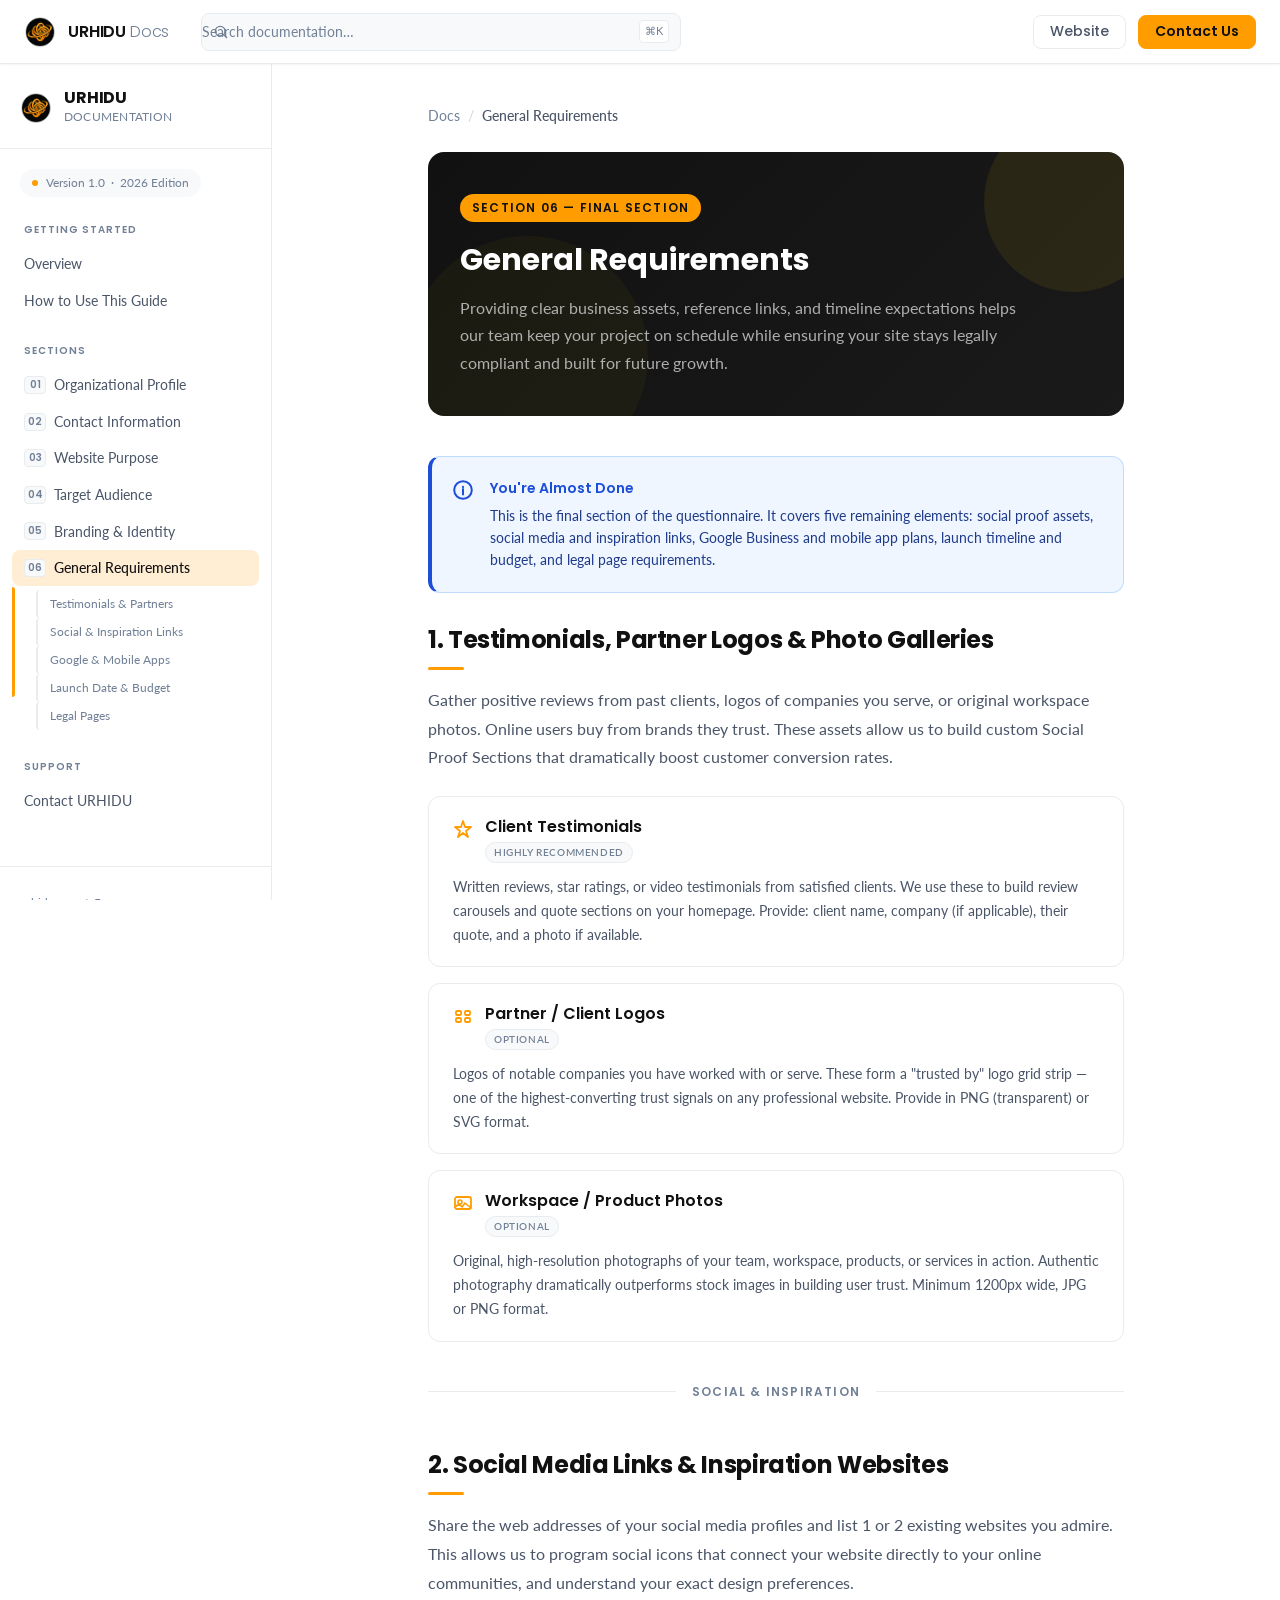
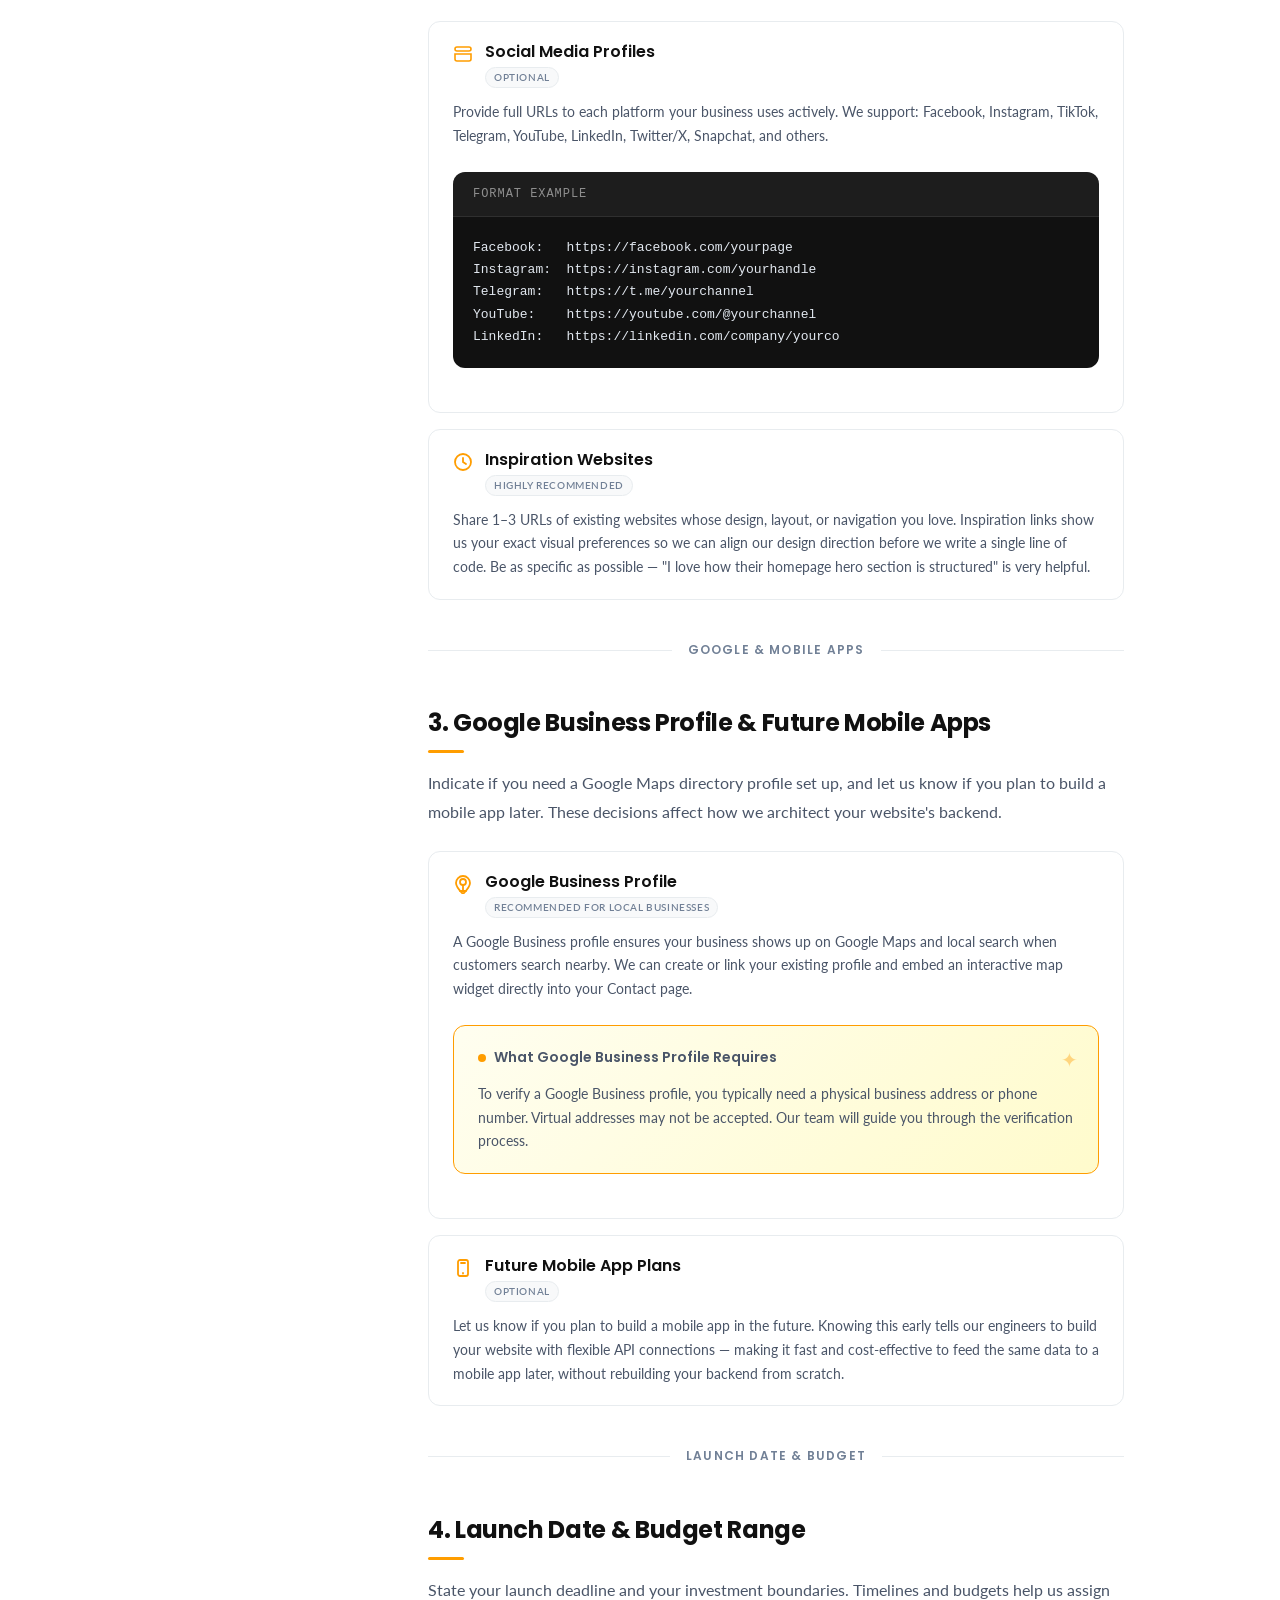
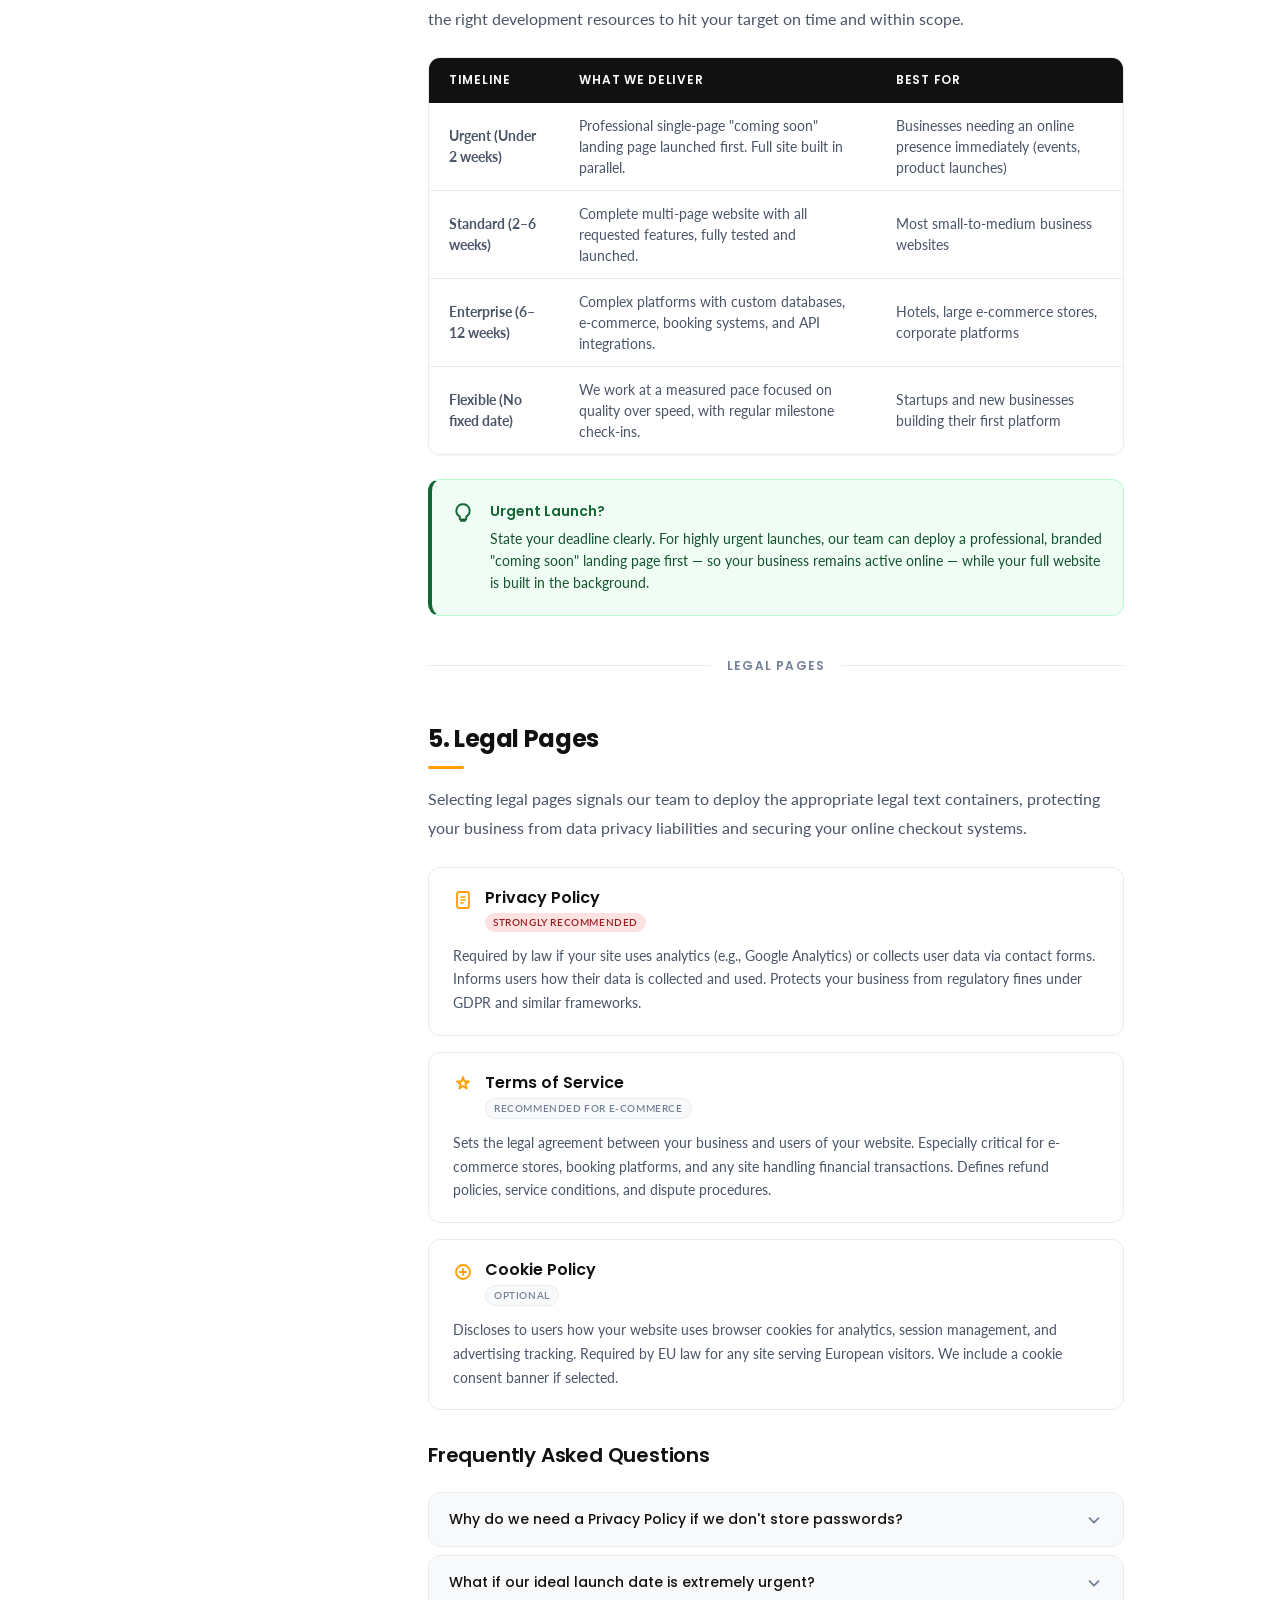
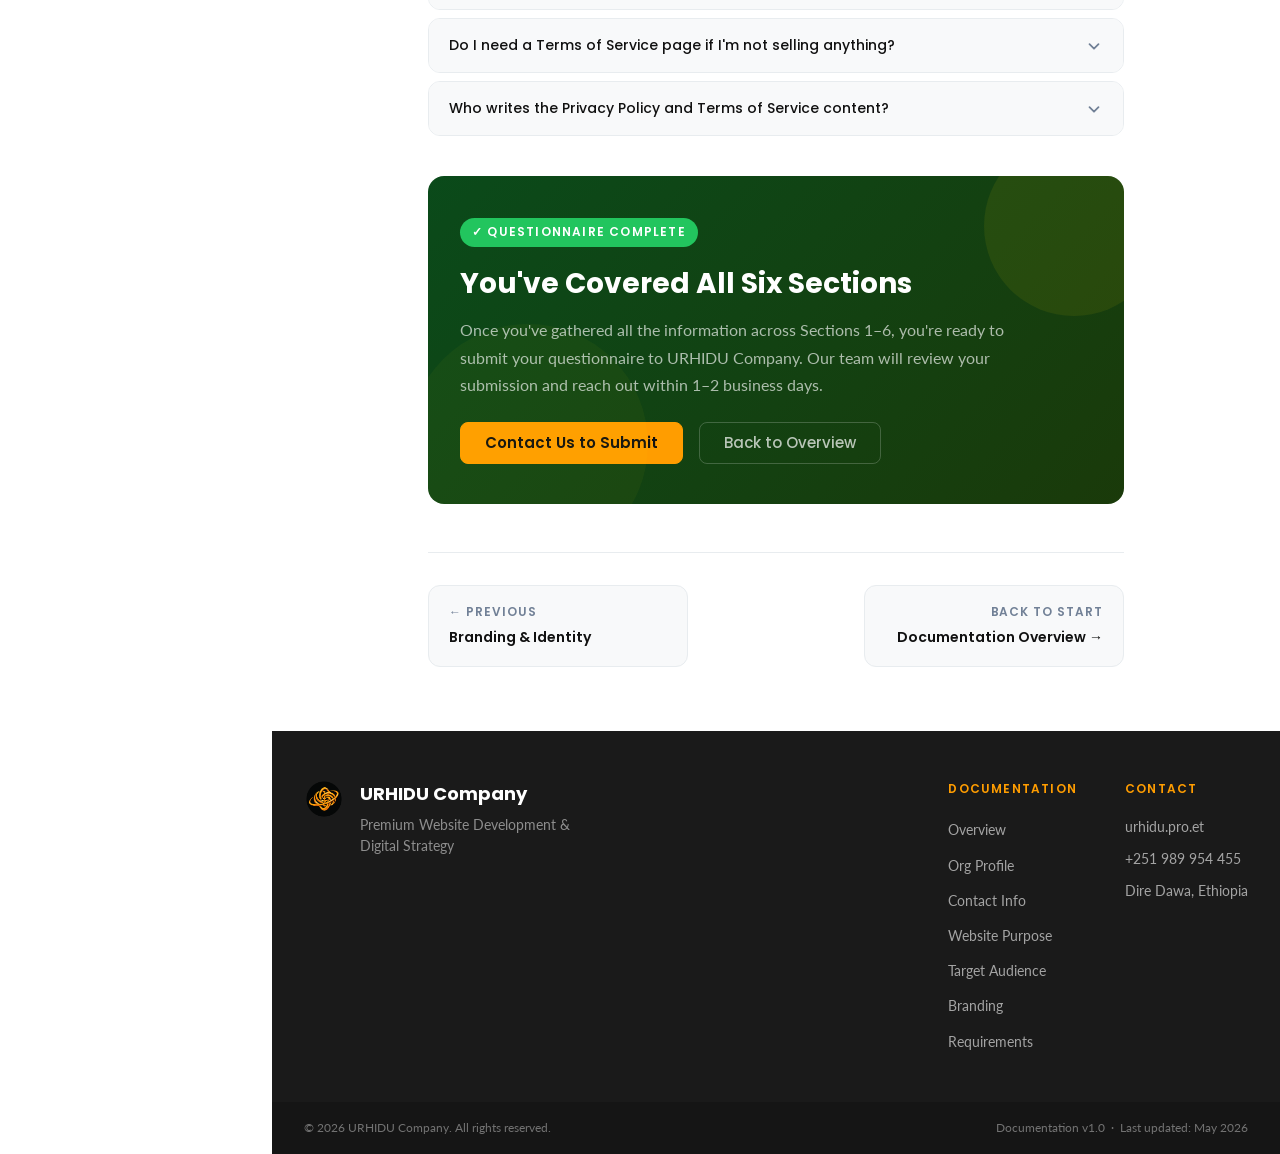
==== pages/required-questions.html @ acc5a95e "Pages" ====
<!DOCTYPE html>
<html lang="en">
<head>
  <meta charset="UTF-8" />
  <meta name="viewport" content="width=device-width, initial-scale=1.0" />
  <meta name="description" content="Section 6: General Required Questions – URHIDU Website Development Questionnaire Guide" />
  <meta property="og:title" content="General Requirements – URHIDU Docs" />
  <meta property="og:type" content="website" />
  <title>General Requirements – URHIDU Docs</title>
  <link rel="icon" type="image/png" href="../assets/logo/logo.png" />
  <link rel="preconnect" href="https://fonts.googleapis.com" />
  <link rel="preconnect" href="https://fonts.gstatic.com" crossorigin />
  <link href="https://fonts.googleapis.com/css2?family=Poppins:wght@300;400;500;600;700&family=Lato:wght@300;400;700&display=swap" rel="stylesheet" />
  <link rel="stylesheet" href="../css/style.css" />
  <link rel="stylesheet" href="../css/layout.css" />
  <link rel="stylesheet" href="../css/components.css" />
  <link rel="stylesheet" href="../css/typography.css" />
  <link rel="stylesheet" href="../css/responsive.css" />
</head>
<body>


  <!-- TOP HEADER -->
<header class="site-header" role="banner">
    <div class="header-inner">
      <!-- 1. Mobile Menu Button -->
      <button class="menu-toggle" id="menuToggle" aria-label="Toggle navigation" aria-expanded="false">
        <span class="hamburger-line"></span><span class="hamburger-line"></span><span class="hamburger-line"></span>
      </button>

      <!-- 2. Brand & Logo Area (Updated with your 3D PNG Logo) -->
      <div class="header-brand">
        <a href="../index.html" class="header-logo-link" aria-label="URHIDU Docs Home">
          <img src="../assets/logo/logo.png" alt="URHIDU Logo" class="header-logo-svg" />
          <span class="header-brand-name">URHIDU <span class="header-brand-suffix">Docs</span></span>
        </a>
      </div>

      <!-- 3. Search Bar Area (Updated with Dropdown Container) -->
      <div class="header-search-wrap">
        <div class="search-box" role="search">
          <!-- Search Icon -->
          <svg class="search-icon" viewBox="0 0 20 20" fill="none"><circle cx="9" cy="9" r="6" stroke="currentColor" stroke-width="1.8"/><path d="M13.5 13.5L17 17" stroke="currentColor" stroke-width="1.8" stroke-linecap="round"/></svg>
          
          <!-- Input field updated with id="globalSearchInput" -->
          <input type="search" id="globalSearchInput" class="search-input" placeholder="Search documentation…" aria-label="Search documentation" autocomplete="off" />
          <kbd class="search-kbd">⌘K</kbd>
          
          <!-- NEW: This is where the JS will inject the search results -->
          <div id="searchResults" class="search-results-dropdown"></div>
        </div>
      </div>

      <!-- 4. Action Buttons -->
      <nav class="header-actions">
        <a href="https://urhidu.pro.et" class="btn btn-ghost btn-sm" target="_blank" rel="noopener">Website</a>
        <a href="contact-information.html" class="btn btn-gold btn-sm">Contact Us</a>
      </nav>
    </div>
  </header>


  <div class="layout-wrapper">
    <div class="sidebar-overlay" id="sidebarOverlay" aria-hidden="true"></div>

    <aside class="sidebar" id="sidebar" role="navigation" aria-label="Documentation navigation">
      <div class="sidebar-inner">
        <div class="sidebar-logo-wrap">
          <a href="../index.html" class="sidebar-logo-link">
            <img src="../assets/logo/logo.png" alt="URHIDU Logo" class="header-logo-svg" />
            <div class="sidebar-brand-text"><span class="sidebar-brand-name">URHIDU</span><span class="sidebar-brand-sub">Documentation</span></div>
          </a>
        </div>
        <div class="sidebar-version-badge"><span class="version-dot"></span><span>Version 1.0 &nbsp;·&nbsp; 2026 Edition</span></div>
        <nav class="sidebar-nav">
          <div class="nav-group">
            <span class="nav-group-label">Getting Started</span>
            <ul class="nav-list" role="list">
              <li class="nav-item"><a href="../index.html" class="nav-link">Overview</a></li>
              <li class="nav-item"><a href="../index.html#how-to-use" class="nav-link">How to Use This Guide</a></li>
            </ul>
          </div>
          <div class="nav-group">
            <span class="nav-group-label">Sections</span>
            <ul class="nav-list" role="list">
              <li class="nav-item"><a href="organization-profile.html" class="nav-link"><span class="nav-number">01</span> Organizational Profile</a></li>
              <li class="nav-item"><a href="contact-information.html" class="nav-link"><span class="nav-number">02</span> Contact Information</a></li>
              <li class="nav-item"><a href="website-purpose.html" class="nav-link"><span class="nav-number">03</span> Website Purpose</a></li>
              <li class="nav-item"><a href="target-audience.html" class="nav-link"><span class="nav-number">04</span> Target Audience</a></li>
              <li class="nav-item"><a href="branding-identity.html" class="nav-link"><span class="nav-number">05</span> Branding &amp; Identity</a></li>
              <li class="nav-item nav-item--active nav-item--expanded">
                <a href="required-questions.html" class="nav-link nav-link--active" aria-current="page"><span class="nav-number">06</span> General Requirements</a>
                <ul class="nav-sub-list" role="list">
                  <li><a href="#social-proof" class="nav-sub-link">Testimonials &amp; Partners</a></li>
                  <li><a href="#social-links" class="nav-sub-link">Social &amp; Inspiration Links</a></li>
                  <li><a href="#google-profile" class="nav-sub-link">Google &amp; Mobile Apps</a></li>
                  <li><a href="#launch-budget" class="nav-sub-link">Launch Date &amp; Budget</a></li>
                  <li><a href="#legal-pages" class="nav-sub-link">Legal Pages</a></li>
                </ul>
              </li>
            </ul>
          </div>
          <div class="nav-group">
            <span class="nav-group-label">Support</span>
            <ul class="nav-list" role="list">
              <li class="nav-item"><a href="contact-information.html" class="nav-link">Contact URHIDU</a></li>
            </ul>
          </div>
        </nav>
        <div class="sidebar-footer"><a href="https://urhidu.pro.et" class="sidebar-footer-link" target="_blank" rel="noopener">urhidu.pro.et ↗</a></div>
      </div>
    </aside>

    <main class="main-content" id="main" role="main">
      <div class="content-inner">

        <nav class="breadcrumb" aria-label="Breadcrumb">
          <ol class="breadcrumb-list" role="list">
            <li class="breadcrumb-item"><a href="../index.html" class="breadcrumb-link">Docs</a></li>
            <li class="breadcrumb-sep" aria-hidden="true">/</li>
            <li class="breadcrumb-item breadcrumb-item--current" aria-current="page">General Requirements</li>
          </ol>
        </nav>

        <div class="section-hero">
          <div class="section-hero-badge">Section 06 — Final Section</div>
          <h1 class="section-hero-title">General Requirements</h1>
          <p class="section-hero-desc">Providing clear business assets, reference links, and timeline expectations helps our team keep your project on schedule while ensuring your site stays legally compliant and built for future growth.</p>
        </div>

        <div class="info-box" role="note">
          <div class="info-box-icon"><svg viewBox="0 0 20 20" fill="none"><circle cx="10" cy="10" r="8" stroke="currentColor" stroke-width="1.8"/><path d="M10 9v5M10 7v.5" stroke="currentColor" stroke-width="1.8" stroke-linecap="round"/></svg></div>
          <div class="info-box-content">
            <strong class="info-box-title">You're Almost Done</strong>
            <p>This is the final section of the questionnaire. It covers five remaining elements: social proof assets, social media and inspiration links, Google Business and mobile app plans, launch timeline and budget, and legal page requirements.</p>
          </div>
        </div>

        <!-- SOCIAL PROOF -->
        <section class="content-section" id="social-proof" aria-labelledby="social-proof-heading">
          <h2 class="section-heading" id="social-proof-heading">1. Testimonials, Partner Logos &amp; Photo Galleries</h2>
          <p class="body-text">Gather positive reviews from past clients, logos of companies you serve, or original workspace photos. Online users buy from brands they trust. These assets allow us to build custom Social Proof Sections that dramatically boost customer conversion rates.</p>

          <div class="field-list">
            <div class="field-item">
              <div class="field-item-header">
                <svg class="field-icon" viewBox="0 0 20 20" fill="none"><path d="M10 2l2 6h6l-5 4 2 6-5-4-5 4 2-6-5-4h6z" stroke="currentColor" stroke-width="1.8" stroke-linejoin="round"/></svg>
                <div><p class="field-label">Client Testimonials</p><div class="field-meta"><span class="field-tag field-tag--optional">Highly Recommended</span></div></div>
              </div>
              <div class="field-body">
                <p>Written reviews, star ratings, or video testimonials from satisfied clients. We use these to build review carousels and quote sections on your homepage. Provide: client name, company (if applicable), their quote, and a photo if available.</p>
              </div>
            </div>
            <div class="field-item">
              <div class="field-item-header">
                <svg class="field-icon" viewBox="0 0 20 20" fill="none"><rect x="3" y="5" width="5" height="4" rx="1" stroke="currentColor" stroke-width="1.8"/><rect x="12" y="5" width="5" height="4" rx="1" stroke="currentColor" stroke-width="1.8"/><rect x="3" y="12" width="5" height="4" rx="1" stroke="currentColor" stroke-width="1.8"/><rect x="12" y="12" width="5" height="4" rx="1" stroke="currentColor" stroke-width="1.8"/></svg>
                <div><p class="field-label">Partner / Client Logos</p><div class="field-meta"><span class="field-tag field-tag--optional">Optional</span></div></div>
              </div>
              <div class="field-body">
                <p>Logos of notable companies you have worked with or serve. These form a "trusted by" logo grid strip — one of the highest-converting trust signals on any professional website. Provide in PNG (transparent) or SVG format.</p>
              </div>
            </div>
            <div class="field-item">
              <div class="field-item-header">
                <svg class="field-icon" viewBox="0 0 20 20" fill="none"><rect x="2" y="4" width="16" height="12" rx="2" stroke="currentColor" stroke-width="1.8"/><circle cx="7" cy="9" r="2" stroke="currentColor" stroke-width="1.6"/><path d="M2 14l4-3 3 3 3-4 6 5" stroke="currentColor" stroke-width="1.6" stroke-linecap="round" stroke-linejoin="round"/></svg>
                <div><p class="field-label">Workspace / Product Photos</p><div class="field-meta"><span class="field-tag field-tag--optional">Optional</span></div></div>
              </div>
              <div class="field-body">
                <p>Original, high-resolution photographs of your team, workspace, products, or services in action. Authentic photography dramatically outperforms stock images in building user trust. Minimum 1200px wide, JPG or PNG format.</p>
              </div>
            </div>
          </div>
        </section>

        <div class="section-divider"><span class="section-divider-text">Social &amp; Inspiration</span></div>

        <!-- SOCIAL LINKS -->
        <section class="content-section" id="social-links" aria-labelledby="social-heading">
          <h2 class="section-heading" id="social-heading">2. Social Media Links &amp; Inspiration Websites</h2>
          <p class="body-text">Share the web addresses of your social media profiles and list 1 or 2 existing websites you admire. This allows us to program social icons that connect your website directly to your online communities, and understand your exact design preferences.</p>

          <div class="field-list">
            <div class="field-item">
              <div class="field-item-header">
                <svg class="field-icon" viewBox="0 0 20 20" fill="none"><path d="M18 5a2 2 0 0 1-2 2H4a2 2 0 0 1-2-2V5a2 2 0 0 1 2-2h12a2 2 0 0 1 2 2zm0 10a2 2 0 0 1-2 2H4a2 2 0 0 1-2-2v-5h16v5z" stroke="currentColor" stroke-width="1.6"/></svg>
                <div><p class="field-label">Social Media Profiles</p><div class="field-meta"><span class="field-tag field-tag--optional">Optional</span></div></div>
              </div>
              <div class="field-body">
                <p>Provide full URLs to each platform your business uses actively. We support: Facebook, Instagram, TikTok, Telegram, YouTube, LinkedIn, Twitter/X, Snapchat, and others.</p>
                <div class="config-block">
                  <div class="config-block-header"><span class="config-block-label">Format Example</span></div>
                  <pre><code>Facebook:   https://facebook.com/yourpage
Instagram:  https://instagram.com/yourhandle
Telegram:   https://t.me/yourchannel
YouTube:    https://youtube.com/@yourchannel
LinkedIn:   https://linkedin.com/company/yourco</code></pre>
                </div>
              </div>
            </div>
            <div class="field-item">
              <div class="field-item-header">
                <svg class="field-icon" viewBox="0 0 20 20" fill="none"><circle cx="10" cy="10" r="8" stroke="currentColor" stroke-width="1.8"/><path d="M10 6v4l3 2" stroke="currentColor" stroke-width="1.8" stroke-linecap="round"/></svg>
                <div><p class="field-label">Inspiration Websites</p><div class="field-meta"><span class="field-tag field-tag--optional">Highly Recommended</span></div></div>
              </div>
              <div class="field-body">
                <p>Share 1–3 URLs of existing websites whose design, layout, or navigation you love. Inspiration links show us your exact visual preferences so we can align our design direction before we write a single line of code. Be as specific as possible — "I love how their homepage hero section is structured" is very helpful.</p>
              </div>
            </div>
          </div>
        </section>

        <div class="section-divider"><span class="section-divider-text">Google &amp; Mobile Apps</span></div>

        <!-- GOOGLE PROFILE -->
        <section class="content-section" id="google-profile" aria-labelledby="google-heading">
          <h2 class="section-heading" id="google-heading">3. Google Business Profile &amp; Future Mobile Apps</h2>
          <p class="body-text">Indicate if you need a Google Maps directory profile set up, and let us know if you plan to build a mobile app later. These decisions affect how we architect your website's backend.</p>

          <div class="field-list">
            <div class="field-item">
              <div class="field-item-header">
                <svg class="field-icon" viewBox="0 0 20 20" fill="none"><path d="M10 11a3 3 0 1 0 0-6 3 3 0 0 0 0 6z" stroke="currentColor" stroke-width="1.8"/><path d="M10 11v6M7 17h6" stroke="currentColor" stroke-width="1.8" stroke-linecap="round"/><path d="M3 9C3 5.134 6.134 2 10 2s7 3.134 7 7c0 4-7 11-7 11S3 13 3 9z" stroke="currentColor" stroke-width="1.8"/></svg>
                <div><p class="field-label">Google Business Profile</p><div class="field-meta"><span class="field-tag field-tag--optional">Recommended for Local Businesses</span></div></div>
              </div>
              <div class="field-body">
                <p>A Google Business profile ensures your business shows up on Google Maps and local search when customers search nearby. We can create or link your existing profile and embed an interactive map widget directly into your Contact page.</p>
                <div class="note-card">
                  <p class="note-card-title">What Google Business Profile Requires</p>
                  <p>To verify a Google Business profile, you typically need a physical business address or phone number. Virtual addresses may not be accepted. Our team will guide you through the verification process.</p>
                </div>
              </div>
            </div>
            <div class="field-item">
              <div class="field-item-header">
                <svg class="field-icon" viewBox="0 0 20 20" fill="none"><rect x="5" y="2" width="10" height="16" rx="2" stroke="currentColor" stroke-width="1.8"/><path d="M8 5h4M10 15v.5" stroke="currentColor" stroke-width="1.8" stroke-linecap="round"/></svg>
                <div><p class="field-label">Future Mobile App Plans</p><div class="field-meta"><span class="field-tag field-tag--optional">Optional</span></div></div>
              </div>
              <div class="field-body">
                <p>Let us know if you plan to build a mobile app in the future. Knowing this early tells our engineers to build your website with flexible API connections — making it fast and cost-effective to feed the same data to a mobile app later, without rebuilding your backend from scratch.</p>
              </div>
            </div>
          </div>
        </section>

        <div class="section-divider"><span class="section-divider-text">Launch Date &amp; Budget</span></div>

        <!-- LAUNCH & BUDGET -->
        <section class="content-section" id="launch-budget" aria-labelledby="launch-heading">
          <h2 class="section-heading" id="launch-heading">4. Launch Date &amp; Budget Range</h2>
          <p class="body-text">State your launch deadline and your investment boundaries. Timelines and budgets help us assign the right development resources to hit your target on time and within scope.</p>

          <div class="table-wrap" role="region" aria-label="Launch timeline options" tabindex="0">
            <table class="data-table">
              <thead>
                <tr>
                  <th scope="col">Timeline</th>
                  <th scope="col">What We Deliver</th>
                  <th scope="col">Best For</th>
                </tr>
              </thead>
              <tbody>
                <tr>
                  <td><strong>Urgent (Under 2 weeks)</strong></td>
                  <td>Professional single-page "coming soon" landing page launched first. Full site built in parallel.</td>
                  <td>Businesses needing an online presence immediately (events, product launches)</td>
                </tr>
                <tr>
                  <td><strong>Standard (2–6 weeks)</strong></td>
                  <td>Complete multi-page website with all requested features, fully tested and launched.</td>
                  <td>Most small-to-medium business websites</td>
                </tr>
                <tr>
                  <td><strong>Enterprise (6–12 weeks)</strong></td>
                  <td>Complex platforms with custom databases, e-commerce, booking systems, and API integrations.</td>
                  <td>Hotels, large e-commerce stores, corporate platforms</td>
                </tr>
                <tr>
                  <td><strong>Flexible (No fixed date)</strong></td>
                  <td>We work at a measured pace focused on quality over speed, with regular milestone check-ins.</td>
                  <td>Startups and new businesses building their first platform</td>
                </tr>
              </tbody>
            </table>
          </div>

          <div class="tip-box" role="note">
            <div class="tip-box-icon"><svg viewBox="0 0 20 20" fill="none"><path d="M10 2a6 6 0 0 1 3 11.2V15a1 1 0 0 1-1 1H8a1 1 0 0 1-1-1v-1.8A6 6 0 0 1 10 2z" stroke="currentColor" stroke-width="1.8"/><path d="M8 17h4" stroke="currentColor" stroke-width="1.8" stroke-linecap="round"/></svg></div>
            <div class="tip-box-content">
              <strong class="tip-box-title">Urgent Launch?</strong>
              <p>State your deadline clearly. For highly urgent launches, our team can deploy a professional, branded "coming soon" landing page first — so your business remains active online — while your full website is built in the background.</p>
            </div>
          </div>
        </section>

        <div class="section-divider"><span class="section-divider-text">Legal Pages</span></div>

        <!-- LEGAL PAGES -->
        <section class="content-section" id="legal-pages" aria-labelledby="legal-heading">
          <h2 class="section-heading" id="legal-heading">5. Legal Pages</h2>
          <p class="body-text">Selecting legal pages signals our team to deploy the appropriate legal text containers, protecting your business from data privacy liabilities and securing your online checkout systems.</p>

          <div class="field-list">
            <div class="field-item">
              <div class="field-item-header">
                <svg class="field-icon" viewBox="0 0 20 20" fill="none"><rect x="4" y="2" width="12" height="16" rx="2" stroke="currentColor" stroke-width="1.8"/><path d="M8 7h4M8 10h4M8 13h2" stroke="currentColor" stroke-width="1.6" stroke-linecap="round"/></svg>
                <div><p class="field-label">Privacy Policy</p><div class="field-meta"><span class="field-tag field-tag--required">Strongly Recommended</span></div></div>
              </div>
              <div class="field-body">
                <p>Required by law if your site uses analytics (e.g., Google Analytics) or collects user data via contact forms. Informs users how their data is collected and used. Protects your business from regulatory fines under GDPR and similar frameworks.</p>
              </div>
            </div>
            <div class="field-item">
              <div class="field-item-header">
                <svg class="field-icon" viewBox="0 0 20 20" fill="none"><path d="M10 2l1.5 4.5H16l-3.7 2.7 1.4 4.3L10 11 6.3 13.5l1.4-4.3L4 6.5h4.5z" stroke="currentColor" stroke-width="1.8" stroke-linejoin="round"/></svg>
                <div><p class="field-label">Terms of Service</p><div class="field-meta"><span class="field-tag field-tag--optional">Recommended for E-Commerce</span></div></div>
              </div>
              <div class="field-body">
                <p>Sets the legal agreement between your business and users of your website. Especially critical for e-commerce stores, booking platforms, and any site handling financial transactions. Defines refund policies, service conditions, and dispute procedures.</p>
              </div>
            </div>
            <div class="field-item">
              <div class="field-item-header">
                <svg class="field-icon" viewBox="0 0 20 20" fill="none"><circle cx="10" cy="10" r="7" stroke="currentColor" stroke-width="1.8"/><path d="M10 7v6M7 10h6" stroke="currentColor" stroke-width="1.8" stroke-linecap="round"/></svg>
                <div><p class="field-label">Cookie Policy</p><div class="field-meta"><span class="field-tag field-tag--optional">Optional</span></div></div>
              </div>
              <div class="field-body">
                <p>Discloses to users how your website uses browser cookies for analytics, session management, and advertising tracking. Required by EU law for any site serving European visitors. We include a cookie consent banner if selected.</p>
              </div>
            </div>
          </div>

          <h3 class="subsection-heading">Frequently Asked Questions</h3>
          <div class="faq-list">
            <div class="faq-item">
              <button class="faq-question" aria-expanded="false">
                Why do we need a Privacy Policy if we don't store passwords?
                <svg class="faq-chevron" viewBox="0 0 20 20" fill="none" aria-hidden="true"><path d="M5 8l5 5 5-5" stroke="currentColor" stroke-width="2" stroke-linecap="round" stroke-linejoin="round"/></svg>
              </button>
              <div class="faq-answer">
                <p>If your website uses basic analytics (like Google Analytics) to track visitor numbers, or has a standard contact form that collects a name and email address, privacy laws in many countries require you to inform users how their browsing data is collected and processed. Having a Privacy Policy page protects your brand from legal fines and builds trust with visitors who are increasingly privacy-conscious.</p>
              </div>
            </div>
            <div class="faq-item">
              <button class="faq-question" aria-expanded="false">
                What if our ideal launch date is extremely urgent?
                <svg class="faq-chevron" viewBox="0 0 20 20" fill="none" aria-hidden="true"><path d="M5 8l5 5 5-5" stroke="currentColor" stroke-width="2" stroke-linecap="round" stroke-linejoin="round"/></svg>
              </button>
              <div class="faq-answer">
                <p>Please state your deadline clearly in the questionnaire. For highly urgent launches, our development team can build your project in phases — launching a professional, single-page "coming soon" landing page first, then building out your secondary pages while your business remains active online. This means you can have a live, branded web presence within days while the full site is completed.</p>
              </div>
            </div>
            <div class="faq-item">
              <button class="faq-question" aria-expanded="false">
                Do I need a Terms of Service page if I'm not selling anything?
                <svg class="faq-chevron" viewBox="0 0 20 20" fill="none" aria-hidden="true"><path d="M5 8l5 5 5-5" stroke="currentColor" stroke-width="2" stroke-linecap="round" stroke-linejoin="round"/></svg>
              </button>
              <div class="faq-answer">
                <p>For pure informational websites, a Terms of Service page is not strictly required. However, it is still recommended if your site allows user registration, forum participation, or any kind of user-generated content. For any website handling payments or bookings, Terms of Service is essential and protects you from financial disputes and chargebacks.</p>
              </div>
            </div>
            <div class="faq-item">
              <button class="faq-question" aria-expanded="false">
                Who writes the Privacy Policy and Terms of Service content?
                <svg class="faq-chevron" viewBox="0 0 20 20" fill="none" aria-hidden="true"><path d="M5 8l5 5 5-5" stroke="currentColor" stroke-width="2" stroke-linecap="round" stroke-linejoin="round"/></svg>
              </button>
              <div class="faq-answer">
                <p>URHIDU Company provides professionally structured legal page templates tailored to your specific business type and data collection practices. These templates cover all standard regulatory requirements. For highly specialized industries (fintech, healthcare, legal services) with complex data handling requirements, we recommend having a local legal professional review the final content before publishing.</p>
              </div>
            </div>
          </div>
        </section>

        <!-- COMPLETION BANNER -->
        <section class="content-section" aria-labelledby="complete-heading">
          <div class="section-hero" style="background:linear-gradient(135deg,#0a4a1a,#1a3a0a);">
            <div class="section-hero-badge" style="background:#22c55e;color:#fff;">✓ Questionnaire Complete</div>
            <h2 class="section-hero-title" id="complete-heading" style="font-size:1.75rem;">You've Covered All Six Sections</h2>
            <p class="section-hero-desc">Once you've gathered all the information across Sections 1–6, you're ready to submit your questionnaire to URHIDU Company. Our team will review your submission and reach out within 1–2 business days.</p>
            <div style="margin-top:1.5rem;display:flex;gap:1rem;flex-wrap:wrap;">
              <a href="contact-information.html" class="btn btn-gold btn-sm" style="height:42px;padding:0 1.5rem;font-size:0.9375rem;">Contact Us to Submit</a>
              <a href="../index.html" class="btn btn-ghost btn-sm" style="height:42px;padding:0 1.5rem;font-size:0.9375rem;color:rgba(255,255,255,0.7);border-color:rgba(255,255,255,0.2);">Back to Overview</a>
            </div>
          </div>
        </section>

        <nav class="article-nav" aria-label="Article navigation">
          <a href="branding-identity.html" class="article-nav-prev">
            <span class="article-nav-label">← Previous</span>
            <span class="article-nav-title">Branding &amp; Identity</span>
          </a>
          <a href="../index.html" class="article-nav-next">
            <span class="article-nav-label">Back to Start</span>
            <span class="article-nav-title">Documentation Overview →</span>
          </a>
        </nav>

      </div>
    </main>
  </div>

<footer class="site-footer" role="contentinfo">
    <div class="footer-inner">
      
      <div class="footer-brand">
        <!-- Updated: Your new 3D PNG logo replacing the SVG -->
        <img src="../assets/logo/logo.png" alt="URHIDU Logo" class="footer-logo" />
        
        <div>
          <p class="footer-company">URHIDU Company</p>
          <p class="footer-tagline">Premium Website Development &amp; Digital Strategy</p>
        </div>
      </div>
      
      <div class="footer-links-grid">
        <div class="footer-col">
          <h4 class="footer-col-title">Documentation</h4>
          <ul class="footer-link-list" role="list">
            <li><a href="../index.html" class="footer-link">Overview</a></li>
            <li><a href="organization-profile.html" class="footer-link">Org Profile</a></li>
            <li><a href="contact-information.html" class="footer-link">Contact Info</a></li>
            <li><a href="website-purpose.html" class="footer-link">Website Purpose</a></li>
            <li><a href="target-audience.html" class="footer-link">Target Audience</a></li>
            <li><a href="branding-identity.html" class="footer-link">Branding</a></li>
            <li><a href="required-questions.html" class="footer-link">Requirements</a></li>
          </ul>
        </div>
        
        <div class="footer-col">
          <h4 class="footer-col-title">Contact</h4>
          <address class="footer-address">
            <p><a href="https://urhidu.pro.et" class="footer-link" target="_blank" rel="noopener">urhidu.pro.et</a></p>
            <p><a href="tel:+251989954455" class="footer-link">+251 989 954 455</a></p>
            <p>Dire Dawa, Ethiopia</p>
          </address>
        </div>
      </div>
      
    </div>
    
    <div class="footer-bottom">
      <p class="footer-copy">© 2026 URHIDU Company. All rights reserved.</p>
      <p class="footer-meta">Documentation v1.0 &nbsp;·&nbsp; Last updated: May 2026</p>
    </div>
  </footer>

  <script>
    const menuToggle = document.getElementById('menuToggle');
    const sidebar = document.getElementById('sidebar');
    const overlay = document.getElementById('sidebarOverlay');
    function toggleSidebar(open) {
      sidebar.classList.toggle('sidebar--open', open);
      overlay.classList.toggle('overlay--visible', open);
      menuToggle.setAttribute('aria-expanded', String(open));
      document.body.classList.toggle('no-scroll', open);
    }
    menuToggle.addEventListener('click', () => toggleSidebar(!sidebar.classList.contains('sidebar--open')));
    overlay.addEventListener('click', () => toggleSidebar(false));
    document.querySelectorAll('.faq-question').forEach(btn => {
      btn.addEventListener('click', function () {
        const item = this.closest('.faq-item');
        const isOpen = item.classList.contains('faq-item--open');
        document.querySelectorAll('.faq-item').forEach(i => { i.classList.remove('faq-item--open'); i.querySelector('.faq-question').setAttribute('aria-expanded', 'false'); });
        if (!isOpen) { item.classList.add('faq-item--open'); this.setAttribute('aria-expanded', 'true'); }
      });
    });
  </script>
  
    <script src="../js/search.js"></script>
</body>
</html>
---- css/style.css ----
/* ============================================================
   css/style.css — URHIDU Documentation
   CSS Variables, Reset, Base
   ============================================================ */

:root {
  /* Brand Colors */
  --color-gold:          #FF9D00;
  --color-gold-light:    #FFEDD4;
  --color-gold-dark:     #FF9D00;
  --color-dark:          #111111;
  --color-dark-soft:     #1A1A1A;
  --color-surface:       #F8F9FA;
  --color-white:         #FFFFFF;

  /* Text Colors */
  --color-text-primary:   #111111;
  --color-text-secondary: #4A5568;
  --color-text-muted:     #718096;
  --color-text-inverse:   #FFFFFF;

  /* Border & Dividers */
  --color-border:         #E8ECEF;
  --color-border-strong:  #D0D5DD;

  /* Status Colors */
  --color-info-bg:        #EFF6FF;
  --color-info-border:    #BFDBFE;
  --color-info-text:      #1D4ED8;
  --color-warning-bg:     #FFFBEB;
  --color-warning-border: #FDE68A;
  --color-warning-text:   #92400E;
  --color-tip-bg:         #F0FDF4;
  --color-tip-border:     #BBF7D0;
  --color-tip-text:       #166534;

  /* Typography */
  --font-primary:    'Poppins', sans-serif;
  --font-body:       'Lato', sans-serif;

  /* Font Sizes */
  --text-xs:   0.75rem;
  --text-sm:   0.875rem;
  --text-base: 1rem;
  --text-lg:   1.125rem;
  --text-xl:   1.25rem;
  --text-2xl:  1.5rem;
  --text-3xl:  1.875rem;
  --text-4xl:  2.25rem;
  --text-5xl:  3rem;

  /* Font Weights */
  --weight-light:    300;
  --weight-regular:  400;
  --weight-medium:   500;
  --weight-semibold: 600;
  --weight-bold:     700;

  /* Spacing */
  --space-1:  0.25rem;
  --space-2:  0.5rem;
  --space-3:  0.75rem;
  --space-4:  1rem;
  --space-5:  1.25rem;
  --space-6:  1.5rem;
  --space-8:  2rem;
  --space-10: 2.5rem;
  --space-12: 3rem;
  --space-16: 4rem;
  --space-20: 5rem;
  --space-24: 6rem;

  /* Border Radius */
  --radius-sm:   4px;
  --radius-md:   8px;
  --radius-lg:   12px;
  --radius-xl:   16px;
  --radius-full: 9999px;

  /* Shadows */
  --shadow-xs:  0 1px 2px rgba(0,0,0,0.05);
  --shadow-sm:  0 1px 4px rgba(0,0,0,0.07), 0 2px 8px rgba(0,0,0,0.04);
  --shadow-md:  0 4px 12px rgba(0,0,0,0.08), 0 1px 3px rgba(0,0,0,0.06);
  --shadow-lg:  0 10px 30px rgba(0,0,0,0.10), 0 2px 8px rgba(0,0,0,0.06);
  --shadow-gold: 0 4px 20px rgba(255,215,0,0.25);

  /* Transitions */
  --transition-fast:   150ms ease;
  --transition-base:   200ms ease;
  --transition-slow:   300ms ease;

  /* Layout */
  --sidebar-width:    272px;
  --header-height:    64px;
  --content-max:      760px;
}

/* ============================================================
   RESET & BASE
   ============================================================ */

*, *::before, *::after {
  box-sizing: border-box;
  margin: 0;
  padding: 0;
}

html {
  scroll-behavior: smooth;
  -webkit-text-size-adjust: 100%;
}

body {
  font-family: var(--font-body);
  font-size: var(--text-base);
  line-height: 1.7;
  color: var(--color-text-primary);
  background-color: var(--color-white);
  -webkit-font-smoothing: antialiased;
  -moz-osx-font-smoothing: grayscale;
}

body.no-scroll {
  overflow: hidden;
}

/* Screen-reader only */
.sr-only {
  position: absolute;
  width: 1px;
  height: 1px;
  padding: 0;
  margin: -1px;
  overflow: hidden;
  clip: rect(0,0,0,0);
  white-space: nowrap;
  border: 0;
}

a {
  color: inherit;
  text-decoration: none;
}

ul, ol {
  list-style: none;
}

img, svg {
  display: block;
  max-width: 100%;
}

button {
  cursor: pointer;
  border: none;
  background: none;
  font-family: inherit;
}

address {
  font-style: normal;
}

code {
  font-family: 'SF Mono', 'Fira Code', 'Fira Mono', 'Roboto Mono', monospace;
}
---- css/layout.css ----
/* ============================================================
   css/layout.css — URHIDU Documentation
   Header, Sidebar, Layout, Footer
   ============================================================ */

/* ============================================================
   HEADER
   ============================================================ */

.site-header {
  position: fixed;
  top: 0;
  left: 0;
  right: 0;
  z-index: 100;
  height: var(--header-height);
  background: var(--color-white);
  border-bottom: 1px solid var(--color-border);
  box-shadow: var(--shadow-xs);
}

.header-inner {
  display: flex;
  align-items: center;
  gap: var(--space-4);
  height: 100%;
  padding: 0 var(--space-6);
  max-width: 100%;
}

/* Hamburger */
.menu-toggle {
  display: none;
  flex-direction: column;
  justify-content: center;
  gap: 5px;
  width: 36px;
  height: 36px;
  padding: var(--space-2);
  border-radius: var(--radius-md);
  flex-shrink: 0;
  transition: background var(--transition-fast);
}

.menu-toggle:hover {
  background: var(--color-surface);
}

.hamburger-line {
  display: block;
  width: 18px;
  height: 1.8px;
  background: var(--color-dark);
  border-radius: var(--radius-full);
  transition: transform var(--transition-base);
}

/* Header brand */
.header-brand {
  flex-shrink: 0;
}

.header-logo-link {
  display: flex;
  align-items: center;
  gap: var(--space-3);
  transition: opacity var(--transition-fast);
}

.header-logo-link:hover {
  opacity: 0.8;
}

.header-logo-svg {
  width: 32px;
  height: 32px;
  flex-shrink: 0;
}

.header-brand-name {
  font-family: var(--font-primary);
  font-weight: var(--weight-semibold);
  font-size: var(--text-base);
  color: var(--color-dark);
  letter-spacing: -0.01em;
}

.header-brand-suffix {
  font-weight: var(--weight-light);
  color: var(--color-text-muted);
}

/* Search */
.header-search-wrap {
  flex: 1;
  max-width: 480px;
  margin: 0 var(--space-4);
}

.search-box {
  position: relative;
  display: flex;
  align-items: center;
}

.search-icon {
  position: absolute;
  left: var(--space-3);
  width: 16px;
  height: 16px;
  color: var(--color-text-muted);
  flex-shrink: 0;
  pointer-events: none;
}

.search-input {
  width: 100%;
  height: 38px;
  padding: 0 var(--space-10) 0 var(--space-9);
  font-family: var(--font-body);
  font-size: var(--text-sm);
  color: var(--color-text-primary);
  background: var(--color-surface);
  border: 1px solid var(--color-border);
  border-radius: var(--radius-md);
  outline: none;
  transition: border-color var(--transition-fast), box-shadow var(--transition-fast);
}

.search-input::placeholder {
  color: var(--color-text-muted);
}

.search-input:focus {
  background: var(--color-white);
  border-color: var(--color-gold);
  box-shadow: 0 0 0 3px rgba(255,215,0,0.15);
}

.search-kbd {
  position: absolute;
  right: var(--space-3);
  font-family: var(--font-body);
  font-size: 11px;
  color: var(--color-text-muted);
  background: var(--color-white);
  border: 1px solid var(--color-border);
  border-radius: var(--radius-sm);
  padding: 1px 5px;
  pointer-events: none;
}

/* Header Actions */
.header-actions {
  display: flex;
  align-items: center;
  gap: var(--space-3);
  margin-left: auto;
  flex-shrink: 0;
}

/* ============================================================
   BUTTONS
   ============================================================ */

.btn {
  display: inline-flex;
  align-items: center;
  justify-content: center;
  font-family: var(--font-primary);
  font-weight: var(--weight-medium);
  border-radius: var(--radius-md);
  cursor: pointer;
  transition: background var(--transition-fast), border-color var(--transition-fast), color var(--transition-fast), box-shadow var(--transition-fast);
  white-space: nowrap;
  text-decoration: none;
}

.btn-sm {
  height: 34px;
  padding: 0 var(--space-4);
  font-size: var(--text-sm);
}

.btn-ghost {
  background: transparent;
  color: var(--color-text-secondary);
  border: 1px solid var(--color-border);
}

.btn-ghost:hover {
  background: var(--color-surface);
  border-color: var(--color-border-strong);
  color: var(--color-text-primary);
}

.btn-gold {
  background: var(--color-gold);
  color: var(--color-dark);
  border: 1px solid var(--color-gold);
  font-weight: var(--weight-semibold);
}

.btn-gold:hover {
  background: var(--color-gold-dark);
  border-color: var(--color-gold-dark);
  box-shadow: var(--shadow-gold);
}

/* ============================================================
   LAYOUT WRAPPER
   ============================================================ */

.layout-wrapper {
  display: flex;
  padding-top: var(--header-height);
  min-height: 100vh;
  position: relative;
}

/* ============================================================
   SIDEBAR
   ============================================================ */

.sidebar {
  position: fixed;
  top: var(--header-height);
  left: 0;
  bottom: 0;
  width: var(--sidebar-width);
  background: var(--color-white);
  border-right: 1px solid var(--color-border);
  overflow-y: auto;
  z-index: 50;
  scrollbar-width: thin;
  scrollbar-color: var(--color-border) transparent;
  transition: transform var(--transition-slow);
}

.sidebar::-webkit-scrollbar {
  width: 4px;
}

.sidebar::-webkit-scrollbar-track {
  background: transparent;
}

.sidebar::-webkit-scrollbar-thumb {
  background: var(--color-border);
  border-radius: var(--radius-full);
}

.sidebar-inner {
  display: flex;
  flex-direction: column;
  padding: var(--space-6) 0 var(--space-8);
  min-height: 100%;
}

.sidebar-logo-wrap {
  padding: 0 var(--space-5) var(--space-5);
  border-bottom: 1px solid var(--color-border);
  margin-bottom: var(--space-5);
}

.sidebar-logo-link {
  display: flex;
  align-items: center;
  gap: var(--space-3);
  transition: opacity var(--transition-fast);
}

.sidebar-logo-link:hover {
  opacity: 0.8;
}

.sidebar-logo-svg {
  width: 36px;
  height: 36px;
  flex-shrink: 0;
}

.sidebar-brand-text {
  display: flex;
  flex-direction: column;
}

.sidebar-brand-name {
  font-family: var(--font-primary);
  font-weight: var(--weight-bold);
  font-size: var(--text-base);
  color: var(--color-dark);
  line-height: 1.2;
  letter-spacing: -0.01em;
}

.sidebar-brand-sub {
  font-family: var(--font-body);
  font-size: var(--text-xs);
  color: var(--color-text-muted);
  font-weight: var(--weight-regular);
  letter-spacing: 0.02em;
  text-transform: uppercase;
}

.sidebar-version-badge {
  display: flex;
  align-items: center;
  gap: var(--space-2);
  margin: 0 var(--space-5) var(--space-6);
  font-size: var(--text-xs);
  color: var(--color-text-muted);
  background: var(--color-surface);
  border-radius: var(--radius-full);
  padding: var(--space-1) var(--space-3);
  width: fit-content;
}

.version-dot {
  width: 6px;
  height: 6px;
  border-radius: 50%;
  background: var(--color-gold);
  flex-shrink: 0;
}

/* Sidebar Nav */
.sidebar-nav {
  flex: 1;
  padding: 0 var(--space-3);
}

.nav-group {
  margin-bottom: var(--space-6);
}

.nav-group-label {
  display: block;
  font-family: var(--font-primary);
  font-size: 10px;
  font-weight: var(--weight-semibold);
  text-transform: uppercase;
  letter-spacing: 0.1em;
  color: var(--color-text-muted);
  padding: 0 var(--space-3) var(--space-2);
}

.nav-list {
  display: flex;
  flex-direction: column;
  gap: 1px;
}

.nav-item {
  position: relative;
}

.nav-link {
  display: flex;
  align-items: center;
  gap: var(--space-2);
  padding: var(--space-2) var(--space-3);
  font-family: var(--font-body);
  font-size: var(--text-sm);
  font-weight: var(--weight-regular);
  color: var(--color-text-secondary);
  border-radius: var(--radius-md);
  transition: background var(--transition-fast), color var(--transition-fast);
  cursor: pointer;
  width: 100%;
  text-align: left;
  line-height: 1.4;
}

.nav-link:hover {
  background: var(--color-surface);
  color: var(--color-text-primary);
}

.nav-link--active {
  background: var(--color-gold-light);
  color: var(--color-dark);
  font-weight: var(--weight-medium);
}

.nav-link--active::before {
  content: '';
  position: absolute;
  left: 0;
  top: 50%;
  transform: translateY(-50%);
  width: 3px;
  height: 60%;
  background: var(--color-gold);
  border-radius: 0 var(--radius-sm) var(--radius-sm) 0;
}

.nav-icon {
  width: 14px;
  height: 14px;
  flex-shrink: 0;
  color: inherit;
}

.nav-number {
  display: inline-flex;
  align-items: center;
  justify-content: center;
  width: 22px;
  height: 18px;
  font-family: var(--font-primary);
  font-size: 10px;
  font-weight: var(--weight-semibold);
  color: var(--color-text-muted);
  background: var(--color-surface);
  border: 1px solid var(--color-border);
  border-radius: var(--radius-sm);
  flex-shrink: 0;
  letter-spacing: 0;
}

/* Sub-nav */
.nav-sub-list {
  display: none;
  flex-direction: column;
  padding-left: var(--space-6);
  padding-top: var(--space-1);
  padding-bottom: var(--space-1);
  gap: 0;
}

.nav-item--expanded .nav-sub-list {
  display: flex;
}

.nav-sub-link {
  display: block;
  padding: 5px var(--space-3);
  font-size: var(--text-xs);
  color: var(--color-text-muted);
  border-radius: var(--radius-sm);
  border-left: 2px solid var(--color-border);
  transition: color var(--transition-fast), border-color var(--transition-fast), background var(--transition-fast);
  line-height: 1.5;
}

.nav-sub-link:hover {
  color: var(--color-text-primary);
  border-color: var(--color-gold);
  background: var(--color-surface);
}

/* Sidebar footer */
.sidebar-footer {
  padding: var(--space-5) var(--space-5) 0;
  border-top: 1px solid var(--color-border);
  margin-top: var(--space-6);
}

.sidebar-footer-link {
  font-size: var(--text-xs);
  color: var(--color-text-muted);
  transition: color var(--transition-fast);
}

.sidebar-footer-link:hover {
  color: var(--color-gold-dark);
}

/* Sidebar overlay (mobile) */
.sidebar-overlay {
  display: none;
  position: fixed;
  inset: 0;
  background: rgba(0,0,0,0.4);
  z-index: 40;
  backdrop-filter: blur(2px);
  opacity: 0;
  transition: opacity var(--transition-slow);
}

.sidebar-overlay.overlay--visible {
  display: block;
  opacity: 1;
}

/* ============================================================
   MAIN CONTENT
   ============================================================ */

.main-content {
  flex: 1;
  margin-left: var(--sidebar-width);
  min-width: 0;
}

.content-inner {
  max-width: var(--content-max);
  margin: 0 auto;
  padding: var(--space-10) var(--space-8) var(--space-16);
}

/* Breadcrumb */
.breadcrumb {
  margin-bottom: var(--space-6);
}

.breadcrumb-list {
  display: flex;
  align-items: center;
  gap: var(--space-2);
  flex-wrap: wrap;
}

.breadcrumb-item {
  font-size: var(--text-sm);
  color: var(--color-text-muted);
}

.breadcrumb-link {
  color: var(--color-text-muted);
  transition: color var(--transition-fast);
}

.breadcrumb-link:hover {
  color: var(--color-gold-dark);
}

.breadcrumb-sep {
  color: var(--color-border-strong);
  font-size: var(--text-sm);
}

.breadcrumb-item--current {
  color: var(--color-text-secondary);
  font-weight: var(--weight-medium);
}

/* Article header */
.article-header {
  margin-bottom: var(--space-10);
}

.article-meta {
  display: flex;
  align-items: center;
  gap: var(--space-3);
  margin-bottom: var(--space-4);
}

.article-tag {
  display: inline-block;
  font-family: var(--font-primary);
  font-size: var(--text-xs);
  font-weight: var(--weight-semibold);
  text-transform: uppercase;
  letter-spacing: 0.08em;
  color: var(--color-dark);
  background: var(--color-gold);
  padding: 3px var(--space-3);
  border-radius: var(--radius-full);
}

.article-read-time {
  font-size: var(--text-sm);
  color: var(--color-text-muted);
}

.article-divider {
  height: 1px;
  background: linear-gradient(to right, var(--color-gold), transparent);
  margin-top: var(--space-6);
}

/* Article navigation */
.article-nav {
  display: flex;
  justify-content: space-between;
  align-items: stretch;
  gap: var(--space-4);
  margin-top: var(--space-12);
  padding-top: var(--space-8);
  border-top: 1px solid var(--color-border);
}

.article-nav-placeholder {
  flex: 1;
}

.article-nav-prev,
.article-nav-next {
  display: flex;
  flex-direction: column;
  gap: var(--space-1);
  padding: var(--space-4) var(--space-5);
  background: var(--color-surface);
  border: 1px solid var(--color-border);
  border-radius: var(--radius-lg);
  max-width: 260px;
  flex: 1;
  transition: border-color var(--transition-fast), box-shadow var(--transition-fast), background var(--transition-fast);
}

.article-nav-prev {
  text-align: left;
}

.article-nav-next {
  text-align: right;
  margin-left: auto;
}

.article-nav-prev:hover,
.article-nav-next:hover {
  border-color: var(--color-gold);
  background: var(--color-white);
  box-shadow: var(--shadow-sm);
}

.article-nav-label {
  font-family: var(--font-primary);
  font-size: var(--text-xs);
  font-weight: var(--weight-semibold);
  text-transform: uppercase;
  letter-spacing: 0.08em;
  color: var(--color-text-muted);
}

.article-nav-title {
  font-family: var(--font-primary);
  font-size: var(--text-sm);
  font-weight: var(--weight-semibold);
  color: var(--color-text-primary);
}

/* Content sections */
.content-section {
  margin-bottom: var(--space-10);
}

/* ============================================================
   FOOTER
   ============================================================ */

.site-footer {
  background: var(--color-dark-soft);
  color: var(--color-text-inverse);
  margin-left: var(--sidebar-width);
}

.footer-inner {
  max-width: 1100px;
  margin: 0 auto;
  padding: var(--space-12) var(--space-8);
  display: flex;
  justify-content: space-between;
  gap: var(--space-10);
  flex-wrap: wrap;
}

.footer-brand {
  display: flex;
  align-items: flex-start;
  gap: var(--space-4);
  max-width: 280px;
}

.footer-logo {
  width: 40px;
  height: 40px;
  flex-shrink: 0;
}

.footer-company {
  font-family: var(--font-primary);
  font-weight: var(--weight-bold);
  font-size: var(--text-lg);
  color: var(--color-white);
  margin-bottom: var(--space-1);
}

.footer-tagline {
  font-size: var(--text-sm);
  color: rgba(255,255,255,0.5);
  line-height: 1.5;
}

.footer-links-grid {
  display: flex;
  gap: var(--space-12);
  flex-wrap: wrap;
}

.footer-col-title {
  font-family: var(--font-primary);
  font-size: var(--text-xs);
  font-weight: var(--weight-semibold);
  text-transform: uppercase;
  letter-spacing: 0.1em;
  color: var(--color-gold);
  margin-bottom: var(--space-4);
}

.footer-link-list {
  display: flex;
  flex-direction: column;
  gap: var(--space-2);
}

.footer-link {
  font-size: var(--text-sm);
  color: rgba(255,255,255,0.6);
  transition: color var(--transition-fast);
}

.footer-link:hover {
  color: var(--color-white);
}

.footer-address {
  display: flex;
  flex-direction: column;
  gap: var(--space-2);
}

.footer-address p {
  font-size: var(--text-sm);
  color: rgba(255,255,255,0.6);
}

.footer-bottom {
  background: rgba(0,0,0,0.2);
  padding: var(--space-4) var(--space-8);
  margin-left: 0;
  display: flex;
  justify-content: space-between;
  align-items: center;
  flex-wrap: wrap;
  gap: var(--space-2);
}

.footer-copy,
.footer-meta {
  font-size: var(--text-xs);
  color: rgba(255,255,255,0.4);
}
---- css/components.css ----
/* ============================================================
   css/components.css — URHIDU Documentation
   Reusable UI Components
   ============================================================ */

/* ============================================================
   INFO BOX
   ============================================================ */

.info-box {
  display: flex;
  gap: var(--space-4);
  padding: var(--space-5);
  background: var(--color-info-bg);
  border: 1px solid var(--color-info-border);
  border-left: 4px solid var(--color-info-text);
  border-radius: var(--radius-lg);
  margin: var(--space-6) 0;
}

.info-box-icon {
  width: 22px;
  height: 22px;
  flex-shrink: 0;
  color: var(--color-info-text);
  margin-top: 2px;
}

.info-box-icon svg {
  width: 100%;
  height: 100%;
}

.info-box-content {
  flex: 1;
  min-width: 0;
}

.info-box-title {
  display: block;
  font-family: var(--font-primary);
  font-size: var(--text-sm);
  font-weight: var(--weight-semibold);
  color: var(--color-info-text);
  margin-bottom: var(--space-1);
}

.info-box-content p {
  font-size: var(--text-sm);
  color: #1e3a8a;
  line-height: 1.6;
  margin: 0;
}

/* ============================================================
   WARNING BOX
   ============================================================ */

.warning-box {
  display: flex;
  gap: var(--space-4);
  padding: var(--space-5);
  background: var(--color-warning-bg);
  border: 1px solid var(--color-warning-border);
  border-left: 4px solid #D97706;
  border-radius: var(--radius-lg);
  margin: var(--space-6) 0;
}

.warning-box-icon {
  width: 22px;
  height: 22px;
  flex-shrink: 0;
  color: #D97706;
  margin-top: 2px;
}

.warning-box-icon svg {
  width: 100%;
  height: 100%;
}

.warning-box-content {
  flex: 1;
  min-width: 0;
}

.warning-box-title {
  display: block;
  font-family: var(--font-primary);
  font-size: var(--text-sm);
  font-weight: var(--weight-semibold);
  color: var(--color-warning-text);
  margin-bottom: var(--space-1);
}

.warning-box-content p {
  font-size: var(--text-sm);
  color: var(--color-warning-text);
  line-height: 1.6;
  margin: 0;
}

/* ============================================================
   TIP BOX
   ============================================================ */

.tip-box {
  display: flex;
  gap: var(--space-4);
  padding: var(--space-5);
  background: var(--color-tip-bg);
  border: 1px solid var(--color-tip-border);
  border-left: 4px solid var(--color-tip-text);
  border-radius: var(--radius-lg);
  margin: var(--space-6) 0;
}

.tip-box-icon {
  width: 22px;
  height: 22px;
  flex-shrink: 0;
  color: var(--color-tip-text);
  margin-top: 2px;
}

.tip-box-icon svg {
  width: 100%;
  height: 100%;
}

.tip-box-content {
  flex: 1;
  min-width: 0;
}

.tip-box-title {
  display: block;
  font-family: var(--font-primary);
  font-size: var(--text-sm);
  font-weight: var(--weight-semibold);
  color: var(--color-tip-text);
  margin-bottom: var(--space-1);
}

.tip-box-content p {
  font-size: var(--text-sm);
  color: #14532D;
  line-height: 1.6;
  margin: 0;
}

/* ============================================================
   GOLD NOTE CARD
   ============================================================ */

.note-card {
  padding: var(--space-5) var(--space-6);
  background: linear-gradient(135deg, #FFFEF0, #FFFBCC);
  border: 1px solid var(--color-gold);
  border-radius: var(--radius-lg);
  margin: var(--space-6) 0;
  position: relative;
  overflow: hidden;
}

.note-card::before {
  content: '✦';
  position: absolute;
  top: var(--space-4);
  right: var(--space-5);
  font-size: var(--text-xl);
  color: var(--color-gold);
  opacity: 0.4;
}

.note-card-title {
  font-family: var(--font-primary);
  font-size: var(--text-sm);
  font-weight: var(--weight-semibold);
  color: var(--color-dark);
  margin-bottom: var(--space-2);
  display: flex;
  align-items: center;
  gap: var(--space-2);
}

.note-card-title::before {
  content: '';
  display: inline-block;
  width: 8px;
  height: 8px;
  border-radius: 50%;
  background: var(--color-gold);
  flex-shrink: 0;
}

.note-card p {
  font-size: var(--text-sm);
  color: #5C4800;
  line-height: 1.6;
  margin: 0;
}

/* ============================================================
   STEP GUIDE
   ============================================================ */

.step-guide {
  display: flex;
  flex-direction: column;
  gap: 0;
  position: relative;
  margin: var(--space-6) 0;
}

.step-guide::before {
  content: '';
  position: absolute;
  left: 19px;
  top: var(--space-8);
  bottom: var(--space-8);
  width: 2px;
  background: linear-gradient(to bottom, var(--color-gold), var(--color-border));
}

.step-item {
  display: flex;
  gap: var(--space-5);
  padding: var(--space-5) 0;
  position: relative;
  z-index: 1;
}

.step-number {
  display: flex;
  align-items: center;
  justify-content: center;
  width: 40px;
  height: 40px;
  border-radius: 50%;
  background: var(--color-gold);
  color: var(--color-dark);
  font-family: var(--font-primary);
  font-weight: var(--weight-bold);
  font-size: var(--text-sm);
  flex-shrink: 0;
  box-shadow: 0 0 0 4px var(--color-white), 0 0 0 5px var(--color-gold-light);
  z-index: 2;
}

.step-body {
  flex: 1;
  padding-top: var(--space-2);
}

.step-title {
  font-family: var(--font-primary);
  font-size: var(--text-base);
  font-weight: var(--weight-semibold);
  color: var(--color-text-primary);
  margin-bottom: var(--space-2);
}

.step-desc {
  font-size: var(--text-sm);
  color: var(--color-text-secondary);
  line-height: 1.7;
  margin: 0;
}

/* ============================================================
   FAQ ACCORDION
   ============================================================ */

.faq-list {
  display: flex;
  flex-direction: column;
  gap: var(--space-2);
  margin: var(--space-6) 0;
}

.faq-item {
  border: 1px solid var(--color-border);
  border-radius: var(--radius-lg);
  overflow: hidden;
  transition: border-color var(--transition-fast), box-shadow var(--transition-fast);
}

.faq-item:hover {
  border-color: var(--color-gold);
}

.faq-item--open {
  border-color: var(--color-gold);
  box-shadow: var(--shadow-sm);
}

.faq-question {
  display: flex;
  align-items: center;
  justify-content: space-between;
  width: 100%;
  padding: var(--space-4) var(--space-5);
  font-family: var(--font-primary);
  font-size: var(--text-sm);
  font-weight: var(--weight-medium);
  color: var(--color-text-primary);
  background: var(--color-surface);
  text-align: left;
  gap: var(--space-4);
  cursor: pointer;
  transition: background var(--transition-fast);
}

.faq-item--open .faq-question {
  background: var(--color-gold-light);
}

.faq-question:hover {
  background: var(--color-gold-light);
}

.faq-chevron {
  width: 18px;
  height: 18px;
  flex-shrink: 0;
  color: var(--color-text-muted);
  transition: transform var(--transition-base);
}

.faq-item--open .faq-chevron {
  transform: rotate(180deg);
  color: var(--color-gold-dark);
}

.faq-answer {
  display: none;
  padding: var(--space-4) var(--space-5) var(--space-5);
  font-size: var(--text-sm);
  color: var(--color-text-secondary);
  line-height: 1.75;
  background: var(--color-white);
  border-top: 1px solid var(--color-border);
}

.faq-item--open .faq-answer {
  display: block;
}

.faq-answer p {
  margin: 0 0 var(--space-3);
}

.faq-answer p:last-child {
  margin-bottom: 0;
}

.faq-answer ul {
  padding-left: var(--space-5);
  list-style: disc;
  display: flex;
  flex-direction: column;
  gap: var(--space-2);
}

.faq-answer ul li {
  font-size: var(--text-sm);
  color: var(--color-text-secondary);
}

/* ============================================================
   DATA TABLE
   ============================================================ */

.table-wrap {
  overflow-x: auto;
  border: 1px solid var(--color-border);
  border-radius: var(--radius-lg);
  margin: var(--space-6) 0;
  box-shadow: var(--shadow-xs);
}

.data-table {
  width: 100%;
  border-collapse: collapse;
  font-size: var(--text-sm);
}

.data-table thead {
  background: var(--color-dark);
}

.data-table thead th {
  padding: var(--space-3) var(--space-5);
  font-family: var(--font-primary);
  font-weight: var(--weight-semibold);
  font-size: var(--text-xs);
  text-transform: uppercase;
  letter-spacing: 0.06em;
  color: var(--color-white);
  text-align: left;
  white-space: nowrap;
}

.data-table thead th:first-child {
  border-radius: var(--radius-md) 0 0 0;
}

.data-table thead th:last-child {
  border-radius: 0 var(--radius-md) 0 0;
}

.data-table tbody tr {
  border-bottom: 1px solid var(--color-border);
  transition: background var(--transition-fast);
}

.data-table tbody tr:last-child {
  border-bottom: none;
}

.data-table tbody tr:hover {
  background: var(--color-surface);
}

.data-table tbody td {
  padding: var(--space-3) var(--space-5);
  color: var(--color-text-secondary);
  vertical-align: middle;
  line-height: 1.5;
}

.table-badge {
  display: inline-flex;
  align-items: center;
  justify-content: center;
  width: 28px;
  height: 22px;
  font-family: var(--font-primary);
  font-size: 10px;
  font-weight: var(--weight-bold);
  color: var(--color-dark);
  background: var(--color-gold);
  border-radius: var(--radius-sm);
}

.importance-high {
  display: inline-block;
  padding: 2px var(--space-3);
  font-size: 11px;
  font-weight: var(--weight-semibold);
  color: #9B1C1C;
  background: #FEE2E2;
  border-radius: var(--radius-full);
}

.importance-med {
  display: inline-block;
  padding: 2px var(--space-3);
  font-size: 11px;
  font-weight: var(--weight-semibold);
  color: #7C3D02;
  background: #FEF3C7;
  border-radius: var(--radius-full);
}

.importance-low {
  display: inline-block;
  padding: 2px var(--space-3);
  font-size: 11px;
  font-weight: var(--weight-semibold);
  color: #1F2937;
  background: var(--color-surface);
  border-radius: var(--radius-full);
}

/* ============================================================
   DOCUMENT CARDS (section index)
   ============================================================ */

.card-grid {
  display: grid;
  grid-template-columns: repeat(2, 1fr);
  gap: var(--space-4);
  margin: var(--space-6) 0;
}

.doc-card {
  position: relative;
  display: flex;
  flex-direction: column;
  padding: var(--space-6);
  background: var(--color-white);
  border: 1px solid var(--color-border);
  border-radius: var(--radius-xl);
  transition: border-color var(--transition-fast), box-shadow var(--transition-fast), transform var(--transition-fast);
  text-decoration: none;
  overflow: hidden;
}

.doc-card::after {
  content: '';
  position: absolute;
  bottom: 0;
  left: 0;
  right: 0;
  height: 3px;
  background: var(--color-gold);
  transform: scaleX(0);
  transform-origin: left;
  transition: transform var(--transition-base);
}

.doc-card:hover {
  border-color: var(--color-gold);
  box-shadow: var(--shadow-md);
  transform: translateY(-2px);
}

.doc-card:hover::after {
  transform: scaleX(1);
}

.doc-card-number {
  font-family: var(--font-primary);
  font-size: var(--text-xs);
  font-weight: var(--weight-bold);
  color: var(--color-gold-dark);
  background: var(--color-gold-light);
  border-radius: var(--radius-sm);
  padding: 2px var(--space-2);
  width: fit-content;
  margin-bottom: var(--space-3);
  letter-spacing: 0.05em;
}

.doc-card-title {
  font-family: var(--font-primary);
  font-size: var(--text-base);
  font-weight: var(--weight-semibold);
  color: var(--color-text-primary);
  margin-bottom: var(--space-2);
  line-height: 1.3;
}

.doc-card-desc {
  font-size: var(--text-sm);
  color: var(--color-text-muted);
  line-height: 1.6;
  flex: 1;
  margin: 0;
}

.doc-card-arrow {
  font-size: var(--text-lg);
  color: var(--color-gold);
  margin-top: var(--space-4);
  align-self: flex-end;
  transition: transform var(--transition-fast);
}

.doc-card:hover .doc-card-arrow {
  transform: translateX(4px);
}

/* ============================================================
   SECTION DIVIDER
   ============================================================ */

.section-divider {
  display: flex;
  align-items: center;
  gap: var(--space-4);
  margin: var(--space-10) 0;
}

.section-divider::before,
.section-divider::after {
  content: '';
  flex: 1;
  height: 1px;
  background: var(--color-border);
}

.section-divider-text {
  font-family: var(--font-primary);
  font-size: var(--text-xs);
  font-weight: var(--weight-semibold);
  text-transform: uppercase;
  letter-spacing: 0.1em;
  color: var(--color-text-muted);
  white-space: nowrap;
}

/* ============================================================
   QUOTE BLOCK
   ============================================================ */

.quote-block {
  border-left: 4px solid var(--color-gold);
  margin: var(--space-6) 0;
  padding: var(--space-4) var(--space-6);
  background: var(--color-surface);
  border-radius: 0 var(--radius-lg) var(--radius-lg) 0;
}

.quote-block p {
  font-family: var(--font-primary);
  font-size: var(--text-base);
  font-weight: var(--weight-light);
  font-style: italic;
  color: var(--color-text-primary);
  line-height: 1.7;
  margin: 0 0 var(--space-2);
}

.quote-block cite {
  font-family: var(--font-body);
  font-size: var(--text-sm);
  color: var(--color-text-muted);
  font-style: normal;
}

/* ============================================================
   CODE / CONFIG BLOCK
   ============================================================ */

.config-block {
  background: var(--color-dark);
  border-radius: var(--radius-lg);
  overflow: hidden;
  margin: var(--space-6) 0;
}

.config-block-header {
  display: flex;
  align-items: center;
  justify-content: space-between;
  padding: var(--space-3) var(--space-5);
  background: rgba(255,255,255,0.05);
  border-bottom: 1px solid rgba(255,255,255,0.08);
}

.config-block-label {
  font-family: 'SF Mono', 'Fira Code', monospace;
  font-size: var(--text-xs);
  color: rgba(255,255,255,0.5);
  text-transform: uppercase;
  letter-spacing: 0.08em;
}

.config-block-copy {
  font-size: var(--text-xs);
  color: var(--color-gold);
  cursor: pointer;
  background: none;
  border: none;
  font-family: var(--font-body);
  padding: 0;
  transition: opacity var(--transition-fast);
}

.config-block-copy:hover {
  opacity: 0.7;
}

.config-block pre {
  padding: var(--space-5);
  margin: 0;
  overflow-x: auto;
  font-family: 'SF Mono', 'Fira Code', 'Fira Mono', monospace;
  font-size: 13px;
  line-height: 1.7;
  color: #e2e8f0;
}

.config-block code {
  color: inherit;
}

/* ============================================================
   INLINE CODE
   ============================================================ */

.inline-code {
  font-family: 'SF Mono', 'Fira Code', monospace;
  font-size: 0.85em;
  color: #C53030;
  background: #FFF5F5;
  border: 1px solid #FED7D7;
  border-radius: var(--radius-sm);
  padding: 1px 5px;
}

/* ============================================================
   FIELD ITEM (for questionnaire fields)
   ============================================================ */

.field-list {
  display: flex;
  flex-direction: column;
  gap: var(--space-4);
  margin: var(--space-6) 0;
}

.field-item {
  padding: var(--space-5) var(--space-6);
  background: var(--color-white);
  border: 1px solid var(--color-border);
  border-radius: var(--radius-lg);
  transition: border-color var(--transition-fast), box-shadow var(--transition-fast);
}

.field-item:hover {
  border-color: var(--color-gold);
  box-shadow: var(--shadow-xs);
}

.field-item-header {
  display: flex;
  align-items: flex-start;
  gap: var(--space-3);
  margin-bottom: var(--space-3);
}

.field-icon {
  width: 20px;
  height: 20px;
  flex-shrink: 0;
  color: var(--color-gold-dark);
  margin-top: 2px;
}

.field-label {
  font-family: var(--font-primary);
  font-size: var(--text-base);
  font-weight: var(--weight-semibold);
  color: var(--color-text-primary);
  line-height: 1.3;
}

.field-meta {
  display: flex;
  gap: var(--space-2);
  margin-top: var(--space-1);
  flex-wrap: wrap;
}

.field-tag {
  display: inline-block;
  font-size: 10px;
  font-weight: var(--weight-semibold);
  text-transform: uppercase;
  letter-spacing: 0.06em;
  padding: 1px var(--space-2);
  border-radius: var(--radius-full);
}

.field-tag--required {
  background: #FEE2E2;
  color: #9B1C1C;
}

.field-tag--optional {
  background: var(--color-surface);
  color: var(--color-text-muted);
  border: 1px solid var(--color-border);
}

.field-tag--confidential {
  background: #EDE9FE;
  color: #5B21B6;
}

.field-body p {
  font-size: var(--text-sm);
  color: var(--color-text-secondary);
  line-height: 1.7;
  margin: 0 0 var(--space-3);
}

.field-body p:last-child {
  margin-bottom: 0;
}

/* ============================================================
   NUMBERED PROGRESS STEPS (horizontal)
   ============================================================ */

.progress-steps {
  display: flex;
  align-items: flex-start;
  gap: 0;
  margin: var(--space-8) 0;
  overflow-x: auto;
  padding-bottom: var(--space-2);
}

.progress-step {
  display: flex;
  flex-direction: column;
  align-items: center;
  flex: 1;
  min-width: 80px;
  position: relative;
  text-align: center;
}

.progress-step:not(:last-child)::after {
  content: '';
  position: absolute;
  top: 19px;
  left: 50%;
  width: 100%;
  height: 2px;
  background: var(--color-border);
  z-index: 0;
}

.progress-step--done:not(:last-child)::after {
  background: var(--color-gold);
}

.progress-step-circle {
  width: 40px;
  height: 40px;
  border-radius: 50%;
  background: var(--color-surface);
  border: 2px solid var(--color-border);
  display: flex;
  align-items: center;
  justify-content: center;
  font-family: var(--font-primary);
  font-size: var(--text-sm);
  font-weight: var(--weight-bold);
  color: var(--color-text-muted);
  position: relative;
  z-index: 1;
  transition: background var(--transition-fast), border-color var(--transition-fast), color var(--transition-fast);
}

.progress-step--active .progress-step-circle {
  background: var(--color-gold);
  border-color: var(--color-gold);
  color: var(--color-dark);
  box-shadow: 0 0 0 4px var(--color-gold-light);
}

.progress-step--done .progress-step-circle {
  background: var(--color-dark);
  border-color: var(--color-dark);
  color: var(--color-gold);
}

.progress-step-label {
  margin-top: var(--space-2);
  font-family: var(--font-primary);
  font-size: 11px;
  font-weight: var(--weight-medium);
  color: var(--color-text-muted);
  line-height: 1.3;
  max-width: 80px;
}

.progress-step--active .progress-step-label {
  color: var(--color-text-primary);
  font-weight: var(--weight-semibold);
}

/* ============================================================
   OPTION SELECT CARDS (radio-style)
   ============================================================ */

.option-grid {
  display: grid;
  grid-template-columns: repeat(auto-fill, minmax(180px, 1fr));
  gap: var(--space-3);
  margin: var(--space-4) 0;
}

.option-card {
  padding: var(--space-4);
  background: var(--color-white);
  border: 1.5px solid var(--color-border);
  border-radius: var(--radius-lg);
  transition: border-color var(--transition-fast), background var(--transition-fast), box-shadow var(--transition-fast);
}

.option-card:hover {
  border-color: var(--color-gold);
  box-shadow: var(--shadow-xs);
}

.option-card-icon {
  font-size: 24px;
  margin-bottom: var(--space-2);
}

.option-card-title {
  font-family: var(--font-primary);
  font-size: var(--text-sm);
  font-weight: var(--weight-semibold);
  color: var(--color-text-primary);
  margin-bottom: var(--space-1);
}

.option-card-desc {
  font-size: var(--text-xs);
  color: var(--color-text-muted);
  line-height: 1.5;
}

/* ============================================================
   CONTENT CHECKLIST
   ============================================================ */

.checklist {
  display: flex;
  flex-direction: column;
  gap: var(--space-3);
  margin: var(--space-4) 0;
}

.checklist-item {
  display: flex;
  align-items: flex-start;
  gap: var(--space-3);
  font-size: var(--text-sm);
  color: var(--color-text-secondary);
  line-height: 1.6;
}

.checklist-icon {
  width: 20px;
  height: 20px;
  flex-shrink: 0;
  background: var(--color-gold);
  border-radius: 50%;
  display: flex;
  align-items: center;
  justify-content: center;
  color: var(--color-dark);
  font-size: 11px;
  margin-top: 2px;
}

/* ============================================================
   SECTION HERO (page-level)
   ============================================================ */

.section-hero {
  background: linear-gradient(135deg, var(--color-dark) 0%, var(--color-dark-soft) 100%);
  border-radius: var(--radius-xl);
  padding: var(--space-10) var(--space-8);
  margin-bottom: var(--space-10);
  position: relative;
  overflow: hidden;
}

.section-hero::before {
  content: '';
  position: absolute;
  top: -40px;
  right: -40px;
  width: 180px;
  height: 180px;
  border-radius: 50%;
  background: rgba(255,215,0,0.08);
  pointer-events: none;
}

.section-hero::after {
  content: '';
  position: absolute;
  bottom: -60px;
  left: -20px;
  width: 240px;
  height: 240px;
  border-radius: 50%;
  background: rgba(255,215,0,0.04);
  pointer-events: none;
}

.section-hero-badge {
  display: inline-flex;
  align-items: center;
  gap: var(--space-2);
  font-family: var(--font-primary);
  font-size: var(--text-xs);
  font-weight: var(--weight-semibold);
  text-transform: uppercase;
  letter-spacing: 0.1em;
  color: var(--color-dark);
  background: var(--color-gold);
  padding: var(--space-1) var(--space-3);
  border-radius: var(--radius-full);
  margin-bottom: var(--space-5);
}

.section-hero-title {
  font-family: var(--font-primary);
  font-size: var(--text-3xl);
  font-weight: var(--weight-bold);
  color: var(--color-white);
  line-height: 1.2;
  margin-bottom: var(--space-4);
  position: relative;
  z-index: 1;
}

.section-hero-desc {
  font-size: var(--text-base);
  color: rgba(255,255,255,0.65);
  line-height: 1.7;
  max-width: 560px;
  position: relative;
  z-index: 1;
}






/* ============================================================
   SEARCH RESULTS DROPDOWN
   ============================================================ */
.search-results-dropdown {
  position: absolute;
  top: calc(100% + var(--space-2));
  left: 0;
  width: 100%;
  max-height: 350px;
  overflow-y: auto;
  background: var(--color-white);
  border: 1px solid var(--color-border-strong);
  border-radius: var(--radius-md);
  box-shadow: var(--shadow-lg);
  z-index: 1000;
  display: none; /* Hidden by default */
  flex-direction: column;
}

/* Show dropdown when active */
.search-results-dropdown.active {
  display: flex;
}

.search-result-item {
  padding: var(--space-3) var(--space-4);
  border-bottom: 1px solid var(--color-border);
  text-decoration: none;
  transition: background var(--transition-fast);
}

.search-result-item:last-child {
  border-bottom: none;
}

.search-result-item:hover {
  background: var(--color-surface);
}

.search-result-title {
  display: block;
  font-family: var(--font-primary);
  font-size: var(--text-sm);
  font-weight: var(--weight-semibold);
  color: var(--color-dark);
  margin-bottom: 2px;
}

.search-result-desc {
  display: block;
  font-family: var(--font-body);
  font-size: 12px;
  color: var(--color-text-muted);
  white-space: nowrap;
  overflow: hidden;
  text-overflow: ellipsis;
}

.search-no-results {
  padding: var(--space-4);
  font-size: var(--text-sm);
  color: var(--color-text-muted);
  text-align: center;
}
---- css/typography.css ----
/* ============================================================
   css/typography.css — URHIDU Documentation
   Headings, body text, lists, inline elements
   ============================================================ */

/* ============================================================
   ARTICLE HEADINGS
   ============================================================ */

.article-title {
  font-family: var(--font-primary);
  font-size: clamp(var(--text-3xl), 5vw, var(--text-4xl));
  font-weight: var(--weight-bold);
  color: var(--color-dark);
  line-height: 1.15;
  letter-spacing: -0.025em;
  margin-bottom: var(--space-4);
}

.article-subtitle {
  font-family: var(--font-body);
  font-size: var(--text-lg);
  font-weight: var(--weight-light);
  color: var(--color-text-secondary);
  line-height: 1.7;
  max-width: 600px;
}

.section-heading {
  font-family: var(--font-primary);
  font-size: var(--text-2xl);
  font-weight: var(--weight-bold);
  color: var(--color-dark);
  line-height: 1.25;
  letter-spacing: -0.015em;
  margin-bottom: var(--space-4);
  padding-top: var(--space-2);
  position: relative;
}

.section-heading::after {
  content: '';
  display: block;
  width: 36px;
  height: 3px;
  background: var(--color-gold);
  border-radius: var(--radius-full);
  margin-top: var(--space-3);
}

.subsection-heading {
  font-family: var(--font-primary);
  font-size: var(--text-xl);
  font-weight: var(--weight-semibold);
  color: var(--color-text-primary);
  line-height: 1.3;
  letter-spacing: -0.01em;
  margin-bottom: var(--space-3);
  margin-top: var(--space-8);
}

.minor-heading {
  font-family: var(--font-primary);
  font-size: var(--text-base);
  font-weight: var(--weight-semibold);
  color: var(--color-text-primary);
  margin-bottom: var(--space-2);
  margin-top: var(--space-6);
}

/* ============================================================
   BODY TEXT
   ============================================================ */

.body-text {
  font-family: var(--font-body);
  font-size: var(--text-base);
  color: var(--color-text-secondary);
  line-height: 1.8;
  margin-bottom: var(--space-4);
}

.body-text:last-child {
  margin-bottom: 0;
}

.body-text strong {
  font-weight: var(--weight-semibold);
  color: var(--color-text-primary);
}

.body-text a {
  color: var(--color-gold-dark);
  text-decoration: underline;
  text-underline-offset: 2px;
  transition: color var(--transition-fast);
}

.body-text a:hover {
  color: var(--color-dark);
}

/* ============================================================
   LISTS
   ============================================================ */

.doc-list {
  display: flex;
  flex-direction: column;
  gap: var(--space-2);
  margin: var(--space-4) 0;
  padding-left: var(--space-5);
}

.doc-list li {
  font-size: var(--text-sm);
  color: var(--color-text-secondary);
  line-height: 1.7;
  position: relative;
}

.doc-list--bullet {
  list-style: none;
  padding-left: var(--space-5);
}

.doc-list--bullet li::before {
  content: '';
  position: absolute;
  left: calc(-1 * var(--space-4));
  top: 0.6em;
  width: 6px;
  height: 6px;
  border-radius: 50%;
  background: var(--color-gold);
}

.doc-list--numbered {
  list-style: decimal;
  padding-left: var(--space-5);
}

.doc-list--numbered li::marker {
  font-family: var(--font-primary);
  font-weight: var(--weight-semibold);
  color: var(--color-gold-dark);
}

.doc-list li strong {
  font-weight: var(--weight-semibold);
  color: var(--color-text-primary);
}

/* ============================================================
   SECTION LABEL (eyebrow text)
   ============================================================ */

.eyebrow {
  display: inline-block;
  font-family: var(--font-primary);
  font-size: var(--text-xs);
  font-weight: var(--weight-semibold);
  text-transform: uppercase;
  letter-spacing: 0.1em;
  color: var(--color-gold-dark);
  margin-bottom: var(--space-2);
}

/* ============================================================
   LEAD TEXT
   ============================================================ */

.lead-text {
  font-family: var(--font-primary);
  font-size: var(--text-lg);
  font-weight: var(--weight-light);
  color: var(--color-text-secondary);
  line-height: 1.75;
  margin-bottom: var(--space-6);
}

/* ============================================================
   SMALL TEXT / CAPTION
   ============================================================ */

.caption-text {
  font-size: var(--text-xs);
  color: var(--color-text-muted);
  line-height: 1.5;
}

/* ============================================================
   HIGHLIGHT MARK
   ============================================================ */

.text-highlight {
  background: var(--color-gold-light);
  color: var(--color-dark);
  padding: 1px 4px;
  border-radius: var(--radius-sm);
}

/* ============================================================
   KEYBOARD / BADGE TEXT
   ============================================================ */

kbd {
  font-family: 'SF Mono', 'Fira Code', monospace;
  font-size: 12px;
  color: var(--color-text-secondary);
  background: var(--color-surface);
  border: 1px solid var(--color-border-strong);
  border-bottom-width: 2px;
  border-radius: var(--radius-sm);
  padding: 1px 6px;
}
---- css/responsive.css ----
/* ============================================================
   css/responsive.css — URHIDU Documentation
   Tablet & Mobile Breakpoints
   ============================================================ */

/* ============================================================
   TABLET (≤ 1024px)
   ============================================================ */

@media (max-width: 1024px) {
  :root {
    --sidebar-width: 240px;
  }

  .header-search-wrap {
    max-width: 320px;
  }

  .card-grid {
    grid-template-columns: 1fr;
  }

  .article-title {
    font-size: var(--text-3xl);
  }
}

/* ============================================================
   MOBILE (≤ 768px)
   ============================================================ */

@media (max-width: 768px) {

  /* Header */
  .menu-toggle {
    display: flex;
  }

  .header-inner {
    padding: 0 var(--space-4);
    gap: var(--space-3);
  }

  .header-search-wrap {
    display: none;
  }

  .header-brand-name {
    font-size: var(--text-sm);
  }

  .header-actions {
    gap: var(--space-2);
  }

  .btn-ghost {
    display: none;
  }

  /* Sidebar: mobile drawer */
  .sidebar {
    transform: translateX(-100%);
    box-shadow: var(--shadow-lg);
    z-index: 60;
  }

  .sidebar--open {
    transform: translateX(0);
  }

  /* Layout */
  .main-content {
    margin-left: 0;
  }

  .site-footer {
    margin-left: 0;
  }

  /* Content */
  .content-inner {
    padding: var(--space-6) var(--space-4) var(--space-12);
  }

  .article-title {
    font-size: var(--text-2xl);
    letter-spacing: -0.015em;
  }

  .article-subtitle {
    font-size: var(--text-base);
  }

  .section-heading {
    font-size: var(--text-xl);
  }

  /* Cards */
  .card-grid {
    grid-template-columns: 1fr;
    gap: var(--space-3);
  }

  .doc-card {
    padding: var(--space-5);
  }

  /* Steps */
  .step-guide::before {
    left: 17px;
  }

  .step-number {
    width: 36px;
    height: 36px;
    font-size: var(--text-xs);
  }

  /* Article nav */
  .article-nav {
    flex-direction: column;
  }

  .article-nav-next,
  .article-nav-prev {
    max-width: 100%;
  }

  .article-nav-placeholder {
    display: none;
  }

  /* Table */
  .data-table {
    font-size: var(--text-xs);
  }

  .data-table thead th,
  .data-table tbody td {
    padding: var(--space-2) var(--space-3);
  }

  /* Footer */
  .footer-inner {
    flex-direction: column;
    gap: var(--space-8);
    padding: var(--space-8) var(--space-5);
  }

  .footer-links-grid {
    flex-direction: column;
    gap: var(--space-6);
  }

  .footer-bottom {
    flex-direction: column;
    text-align: center;
    padding: var(--space-4);
  }

  /* Progress steps */
  .progress-steps {
    overflow-x: auto;
  }

  .progress-step-label {
    display: none;
  }

  /* Section hero */
  .section-hero {
    padding: var(--space-6) var(--space-5);
  }

  .section-hero-title {
    font-size: var(--text-2xl);
  }

  /* FAQ */
  .faq-question {
    padding: var(--space-4);
  }

  .faq-answer {
    padding: var(--space-3) var(--space-4) var(--space-4);
  }

  /* Option grid */
  .option-grid {
    grid-template-columns: 1fr 1fr;
  }

  /* Info / Warning / Tip boxes */
  .info-box,
  .warning-box,
  .tip-box {
    flex-direction: column;
    gap: var(--space-3);
  }

  .info-box-icon,
  .warning-box-icon,
  .tip-box-icon {
    margin-top: 0;
  }

  /* Breadcrumb */
  .breadcrumb-list {
    font-size: var(--text-xs);
  }
}

/* ============================================================
   SMALL MOBILE (≤ 480px)
   ============================================================ */

@media (max-width: 480px) {
  .article-title {
    font-size: var(--text-xl);
  }

  .section-hero-title {
    font-size: var(--text-xl);
  }

  .option-grid {
    grid-template-columns: 1fr;
  }

  .data-table thead {
    display: none;
  }

  .data-table,
  .data-table tbody,
  .data-table tr,
  .data-table td {
    display: block;
    width: 100%;
  }

  .data-table tr {
    border: 1px solid var(--color-border);
    border-radius: var(--radius-md);
    margin-bottom: var(--space-2);
    padding: var(--space-2) 0;
  }

  .data-table td {
    border: none;
    padding: var(--space-1) var(--space-3);
  }

  .data-table td:first-child {
    padding-top: var(--space-2);
  }

  .data-table td:last-child {
    padding-bottom: var(--space-2);
  }
}

/* ============================================================
   LARGE DESKTOP (≥ 1400px)
   ============================================================ */

@media (min-width: 1400px) {
  :root {
    --content-max: 840px;
  }

  .content-inner {
    padding: var(--space-12) var(--space-12) var(--space-20);
  }
}

/* ============================================================
   PRINT
   ============================================================ */

@media print {
  .site-header,
  .sidebar,
  .article-nav,
  .site-footer {
    display: none;
  }

  .main-content {
    margin-left: 0;
  }

  .content-inner {
    padding: 0;
    max-width: 100%;
  }

  .doc-card {
    break-inside: avoid;
  }

  .faq-answer {
    display: block;
  }

  a::after {
    content: ' (' attr(href) ')';
    font-size: 0.85em;
    color: var(--color-text-muted);
  }
}
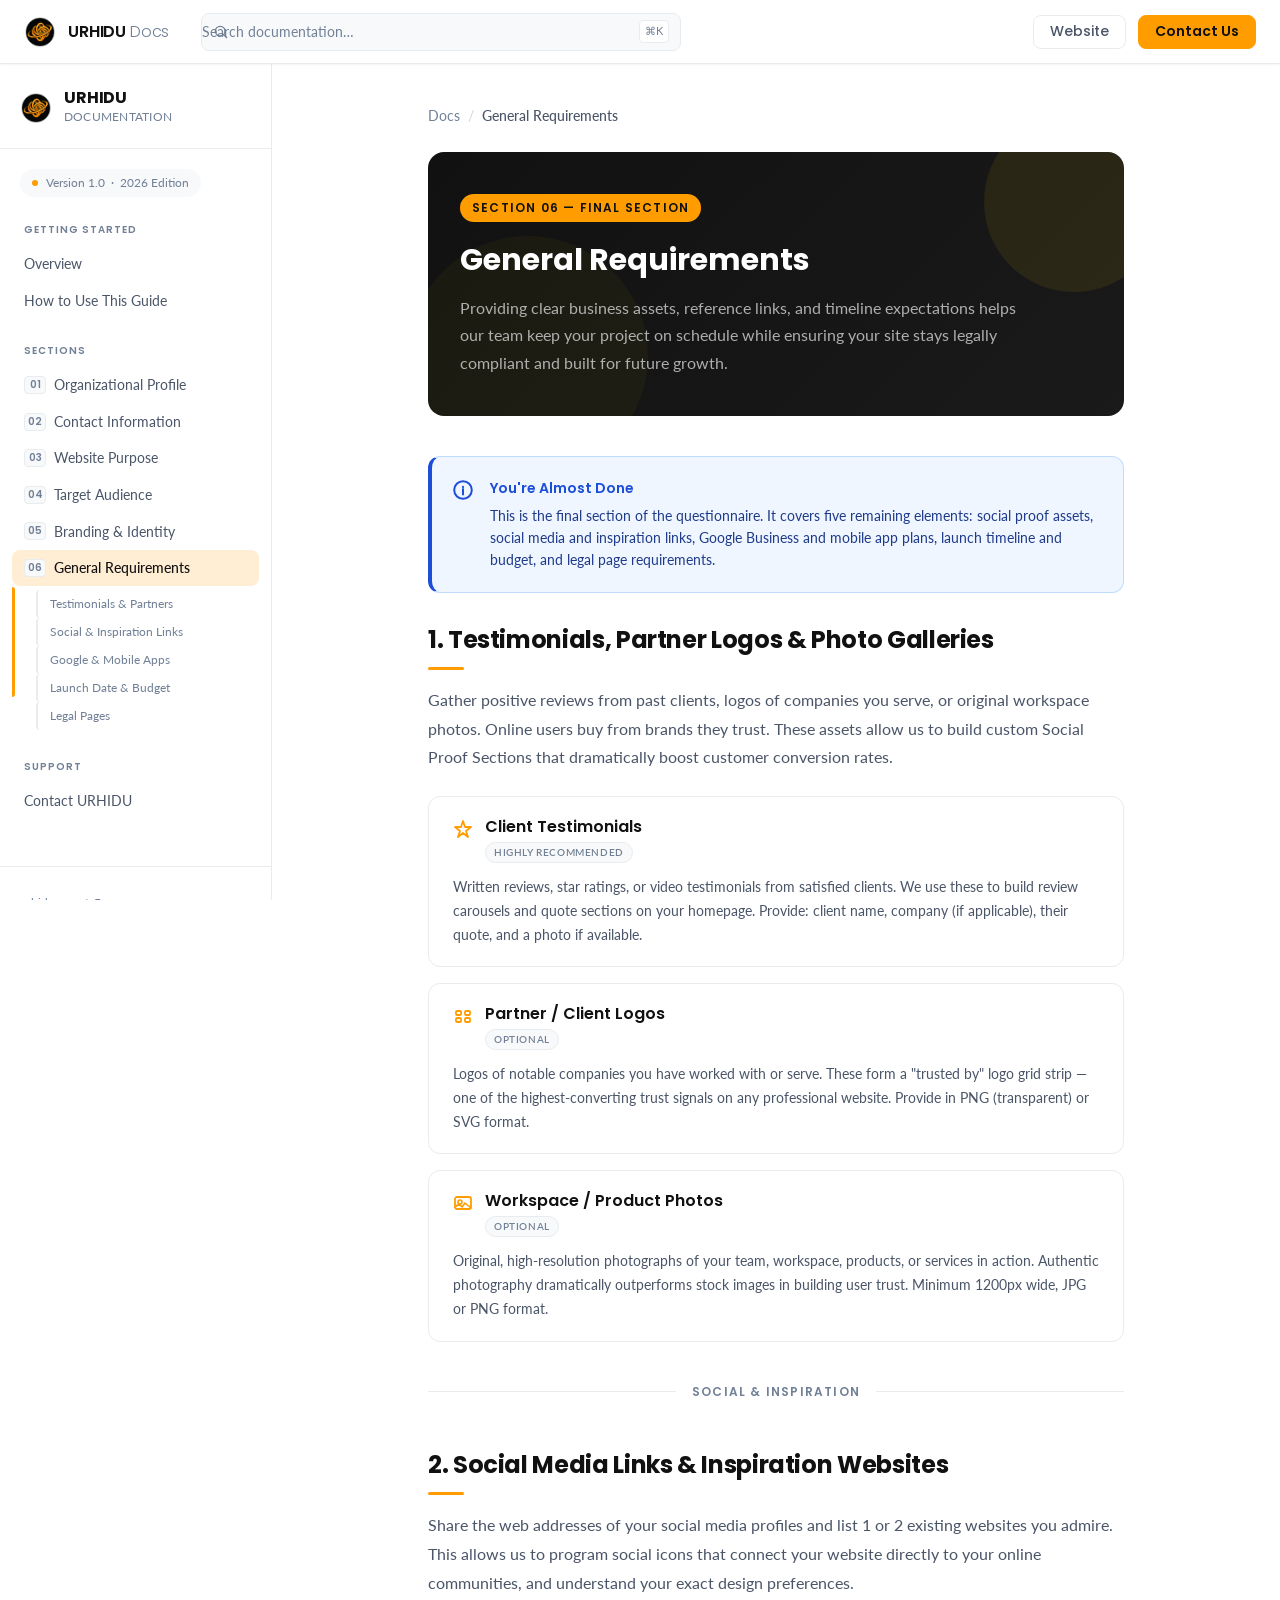
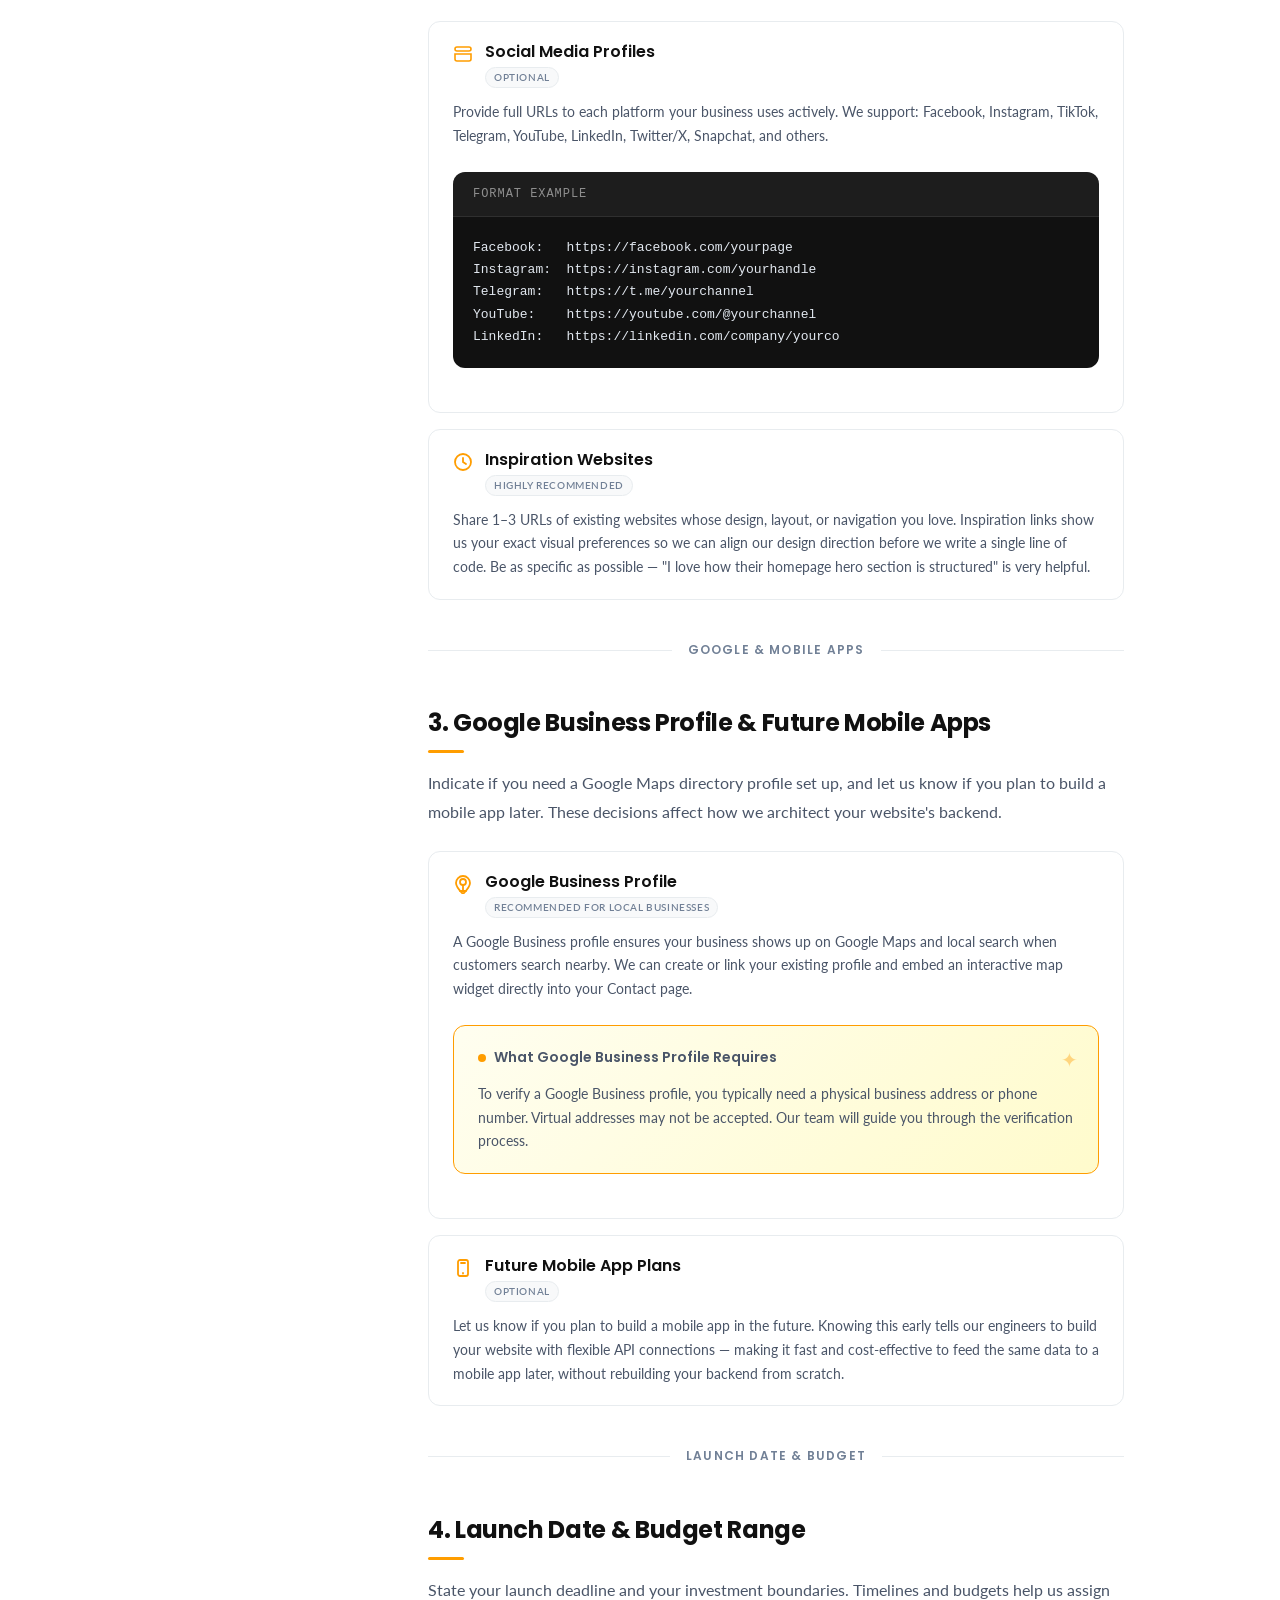
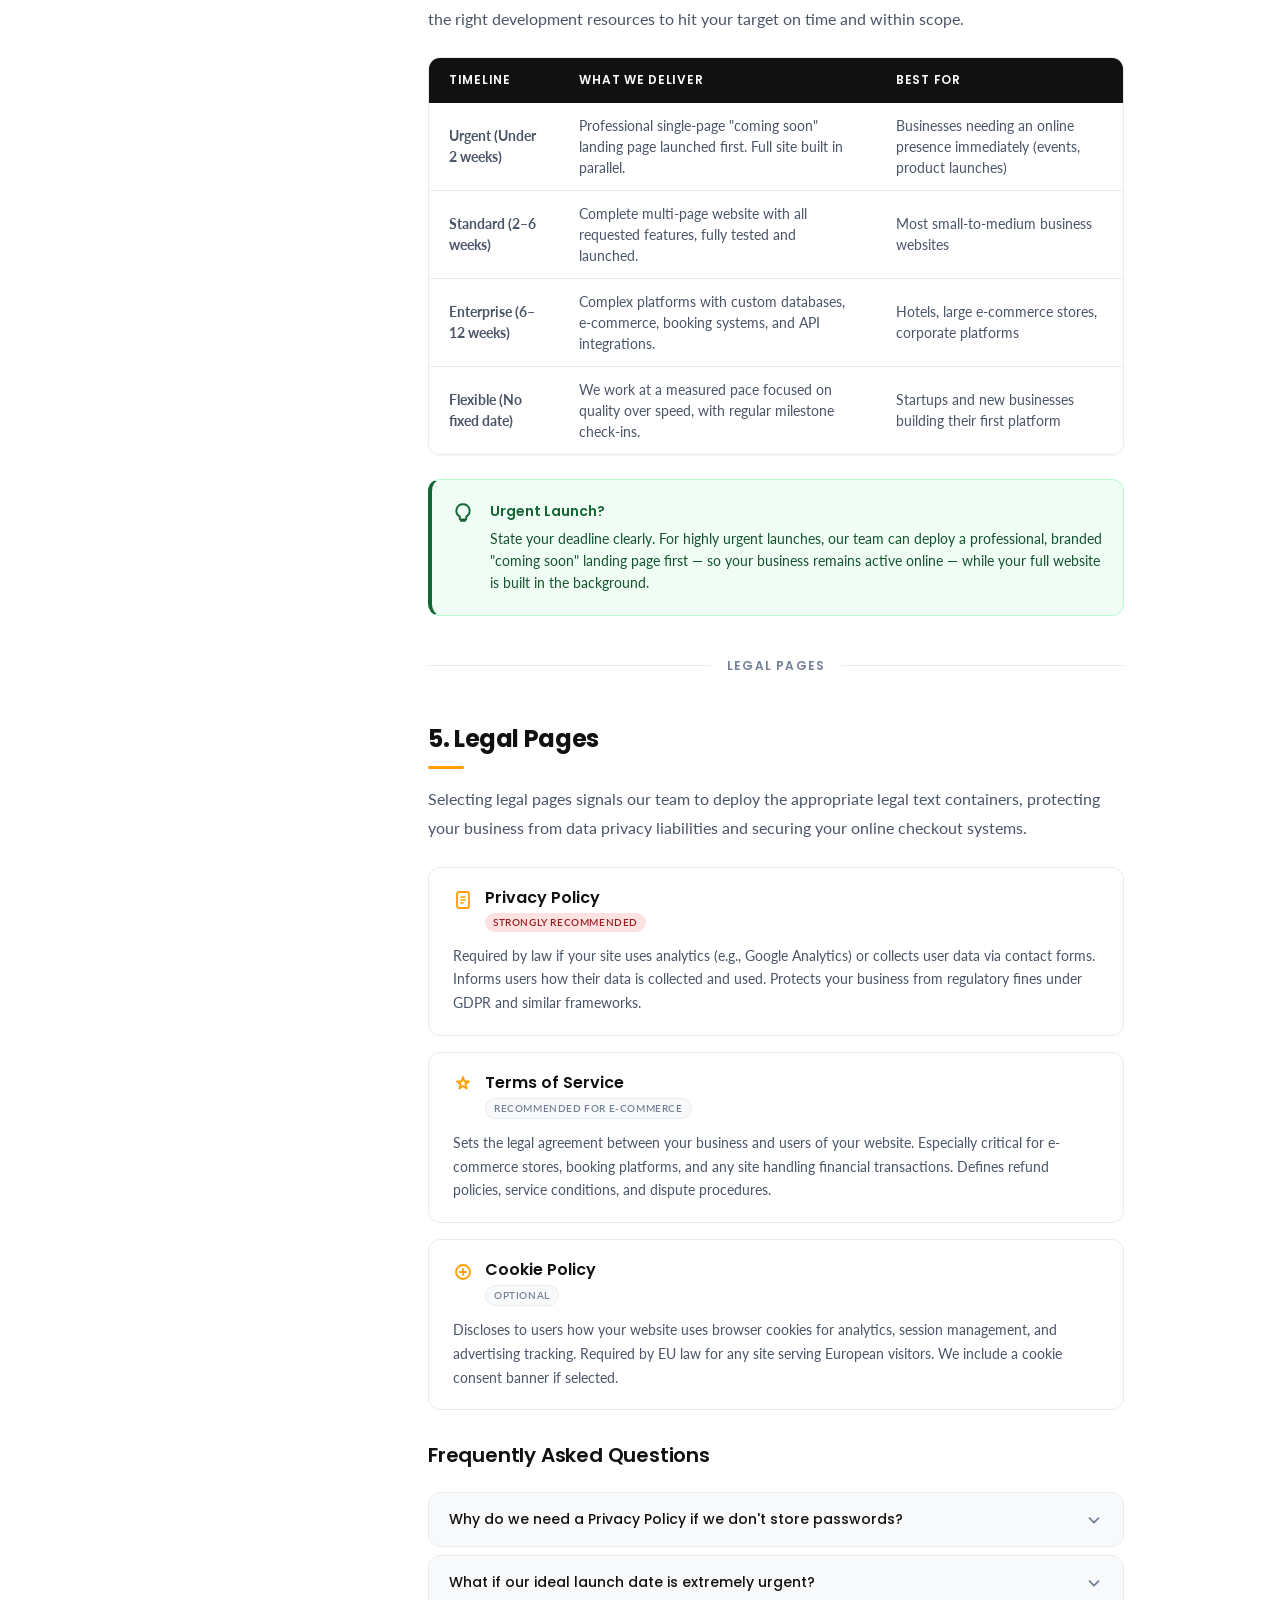
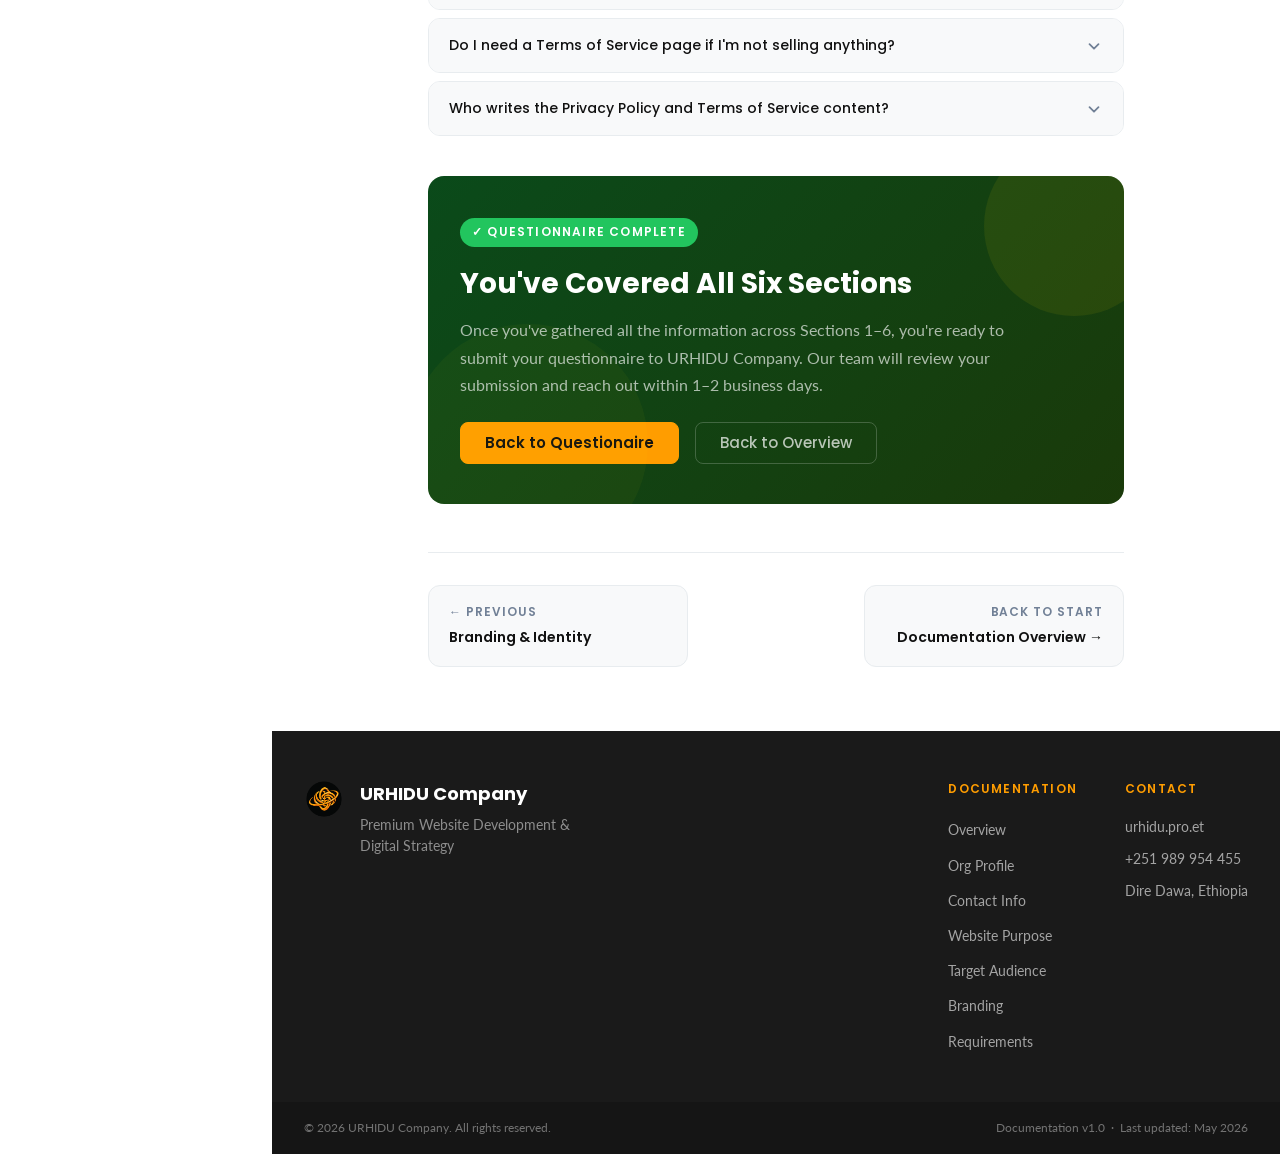
==== commit 869e6aba: "Contact Info Page" ====
--- a/pages/required-questions.html
+++ b/pages/required-questions.html
@@ -6,6 +6,7 @@
   <meta name="description" content="Section 6: General Required Questions – URHIDU Website Development Questionnaire Guide" />
   <meta property="og:title" content="General Requirements – URHIDU Docs" />
   <meta property="og:type" content="website" />
+  <meta property="og:site_name" content="URHIDU Help" />
   <title>General Requirements – URHIDU Docs</title>
   <link rel="icon" type="image/png" href="../assets/logo/logo.png" />
   <link rel="preconnect" href="https://fonts.googleapis.com" />
@@ -30,7 +31,7 @@
 
       <!-- 2. Brand & Logo Area (Updated with your 3D PNG Logo) -->
       <div class="header-brand">
-        <a href="../index.html" class="header-logo-link" aria-label="URHIDU Docs Home">
+        <a href="../index" class="header-logo-link" aria-label="URHIDU Docs Home">
           <img src="../assets/logo/logo.png" alt="URHIDU Logo" class="header-logo-svg" />
           <span class="header-brand-name">URHIDU <span class="header-brand-suffix">Docs</span></span>
         </a>
@@ -54,7 +55,7 @@
       <!-- 4. Action Buttons -->
       <nav class="header-actions">
         <a href="https://urhidu.pro.et" class="btn btn-ghost btn-sm" target="_blank" rel="noopener">Website</a>
-        <a href="contact-information.html" class="btn btn-gold btn-sm">Contact Us</a>
+        <a href="https://urhidu.pro.et/contact" class="btn btn-gold btn-sm">Contact Us</a>
       </nav>
     </div>
   </header>
@@ -66,7 +67,7 @@
     <aside class="sidebar" id="sidebar" role="navigation" aria-label="Documentation navigation">
       <div class="sidebar-inner">
         <div class="sidebar-logo-wrap">
-          <a href="../index.html" class="sidebar-logo-link">
+          <a href="../index" class="sidebar-logo-link">
             <img src="../assets/logo/logo.png" alt="URHIDU Logo" class="header-logo-svg" />
             <div class="sidebar-brand-text"><span class="sidebar-brand-name">URHIDU</span><span class="sidebar-brand-sub">Documentation</span></div>
           </a>
@@ -76,20 +77,20 @@
           <div class="nav-group">
             <span class="nav-group-label">Getting Started</span>
             <ul class="nav-list" role="list">
-              <li class="nav-item"><a href="../index.html" class="nav-link">Overview</a></li>
-              <li class="nav-item"><a href="../index.html#how-to-use" class="nav-link">How to Use This Guide</a></li>
+              <li class="nav-item"><a href="../index" class="nav-link">Overview</a></li>
+              <li class="nav-item"><a href="../index/how-to-use" class="nav-link">How to Use This Guide</a></li>
             </ul>
           </div>
           <div class="nav-group">
             <span class="nav-group-label">Sections</span>
             <ul class="nav-list" role="list">
-              <li class="nav-item"><a href="organization-profile.html" class="nav-link"><span class="nav-number">01</span> Organizational Profile</a></li>
-              <li class="nav-item"><a href="contact-information.html" class="nav-link"><span class="nav-number">02</span> Contact Information</a></li>
-              <li class="nav-item"><a href="website-purpose.html" class="nav-link"><span class="nav-number">03</span> Website Purpose</a></li>
-              <li class="nav-item"><a href="target-audience.html" class="nav-link"><span class="nav-number">04</span> Target Audience</a></li>
-              <li class="nav-item"><a href="branding-identity.html" class="nav-link"><span class="nav-number">05</span> Branding &amp; Identity</a></li>
+              <li class="nav-item"><a href="/pages/organization-profile" class="nav-link"><span class="nav-number">01</span> Organizational Profile</a></li>
+              <li class="nav-item"><a href="/pages/contact-information" class="nav-link"><span class="nav-number">02</span> Contact Information</a></li>
+              <li class="nav-item"><a href="/pages/website-purpose" class="nav-link"><span class="nav-number">03</span> Website Purpose</a></li>
+              <li class="nav-item"><a href="/pages/target-audience" class="nav-link"><span class="nav-number">04</span> Target Audience</a></li>
+              <li class="nav-item"><a href="/pages/branding-identity" class="nav-link"><span class="nav-number">05</span> Branding &amp; Identity</a></li>
               <li class="nav-item nav-item--active nav-item--expanded">
-                <a href="required-questions.html" class="nav-link nav-link--active" aria-current="page"><span class="nav-number">06</span> General Requirements</a>
+                <a href="/pages/required-questions/" class="nav-link nav-link--active" aria-current="page"><span class="nav-number">06</span> General Requirements</a>
                 <ul class="nav-sub-list" role="list">
                   <li><a href="#social-proof" class="nav-sub-link">Testimonials &amp; Partners</a></li>
                   <li><a href="#social-links" class="nav-sub-link">Social &amp; Inspiration Links</a></li>
@@ -103,7 +104,7 @@
           <div class="nav-group">
             <span class="nav-group-label">Support</span>
             <ul class="nav-list" role="list">
-              <li class="nav-item"><a href="contact-information.html" class="nav-link">Contact URHIDU</a></li>
+              <li class="nav-item"><a href="https://urhidu.pro.et/contact" class="nav-link">Contact URHIDU</a></li>
             </ul>
           </div>
         </nav>
@@ -116,7 +117,7 @@
 
         <nav class="breadcrumb" aria-label="Breadcrumb">
           <ol class="breadcrumb-list" role="list">
-            <li class="breadcrumb-item"><a href="../index.html" class="breadcrumb-link">Docs</a></li>
+            <li class="breadcrumb-item"><a href="../index" class="breadcrumb-link">Docs</a></li>
             <li class="breadcrumb-sep" aria-hidden="true">/</li>
             <li class="breadcrumb-item breadcrumb-item--current" aria-current="page">General Requirements</li>
           </ol>
@@ -377,8 +378,10 @@
             <h2 class="section-hero-title" id="complete-heading" style="font-size:1.75rem;">You've Covered All Six Sections</h2>
             <p class="section-hero-desc">Once you've gathered all the information across Sections 1–6, you're ready to submit your questionnaire to URHIDU Company. Our team will review your submission and reach out within 1–2 business days.</p>
             <div style="margin-top:1.5rem;display:flex;gap:1rem;flex-wrap:wrap;">
-              <a href="contact-information.html" class="btn btn-gold btn-sm" style="height:42px;padding:0 1.5rem;font-size:0.9375rem;">Contact Us to Submit</a>
-              <a href="../index.html" class="btn btn-ghost btn-sm" style="height:42px;padding:0 1.5rem;font-size:0.9375rem;color:rgba(255,255,255,0.7);border-color:rgba(255,255,255,0.2);">Back to Overview</a>
+            <!-- URHIDU- wdq- Docs link -->
+              <a href="https://docs.google.com/forms/d/1QqenYabetDmzMrRHZfCX4cSwARknWgFNe3LLLkWiaM4/edit?usp=drivesdk&ouid=111559900467987229761&chromeless=1" class="btn btn-gold btn-sm" style="height:42px;padding:0 1.5rem;font-size:0.9375rem;"> Back to Questionaire</a>
+              <a href="../" class="btn btn-ghost btn-sm" style="height:42px;padding:0 1.5rem;font-size:0.9375rem;color:rgba(255,255,255,0.7);border-color:rgba(255,255,255,0.2);">Back to Overview</a>
+            
             </div>
           </div>
         </section>
@@ -388,7 +391,7 @@
             <span class="article-nav-label">← Previous</span>
             <span class="article-nav-title">Branding &amp; Identity</span>
           </a>
-          <a href="../index.html" class="article-nav-next">
+          <a href="../" class="article-nav-next">
             <span class="article-nav-label">Back to Start</span>
             <span class="article-nav-title">Documentation Overview →</span>
           </a>
@@ -415,13 +418,13 @@
         <div class="footer-col">
           <h4 class="footer-col-title">Documentation</h4>
           <ul class="footer-link-list" role="list">
-            <li><a href="../index.html" class="footer-link">Overview</a></li>
-            <li><a href="organization-profile.html" class="footer-link">Org Profile</a></li>
-            <li><a href="contact-information.html" class="footer-link">Contact Info</a></li>
-            <li><a href="website-purpose.html" class="footer-link">Website Purpose</a></li>
-            <li><a href="target-audience.html" class="footer-link">Target Audience</a></li>
-            <li><a href="branding-identity.html" class="footer-link">Branding</a></li>
-            <li><a href="required-questions.html" class="footer-link">Requirements</a></li>
+            <li><a href="../" class="footer-link">Overview</a></li>
+            <li><a href="/pages/organization-profile" class="footer-link">Org Profile</a></li>
+            <li><a href="/pages/contact-information" class="footer-link">Contact Info</a></li>
+            <li><a href="/pages/website-purpose" class="footer-link">Website Purpose</a></li>
+            <li><a href="/pages/target-audience" class="footer-link">Target Audience</a></li>
+            <li><a href="/pages/branding-identity" class="footer-link">Branding</a></li>
+            <li><a href="/pages/required-questions" class="footer-link">Requirements</a></li>
           </ul>
         </div>
         
